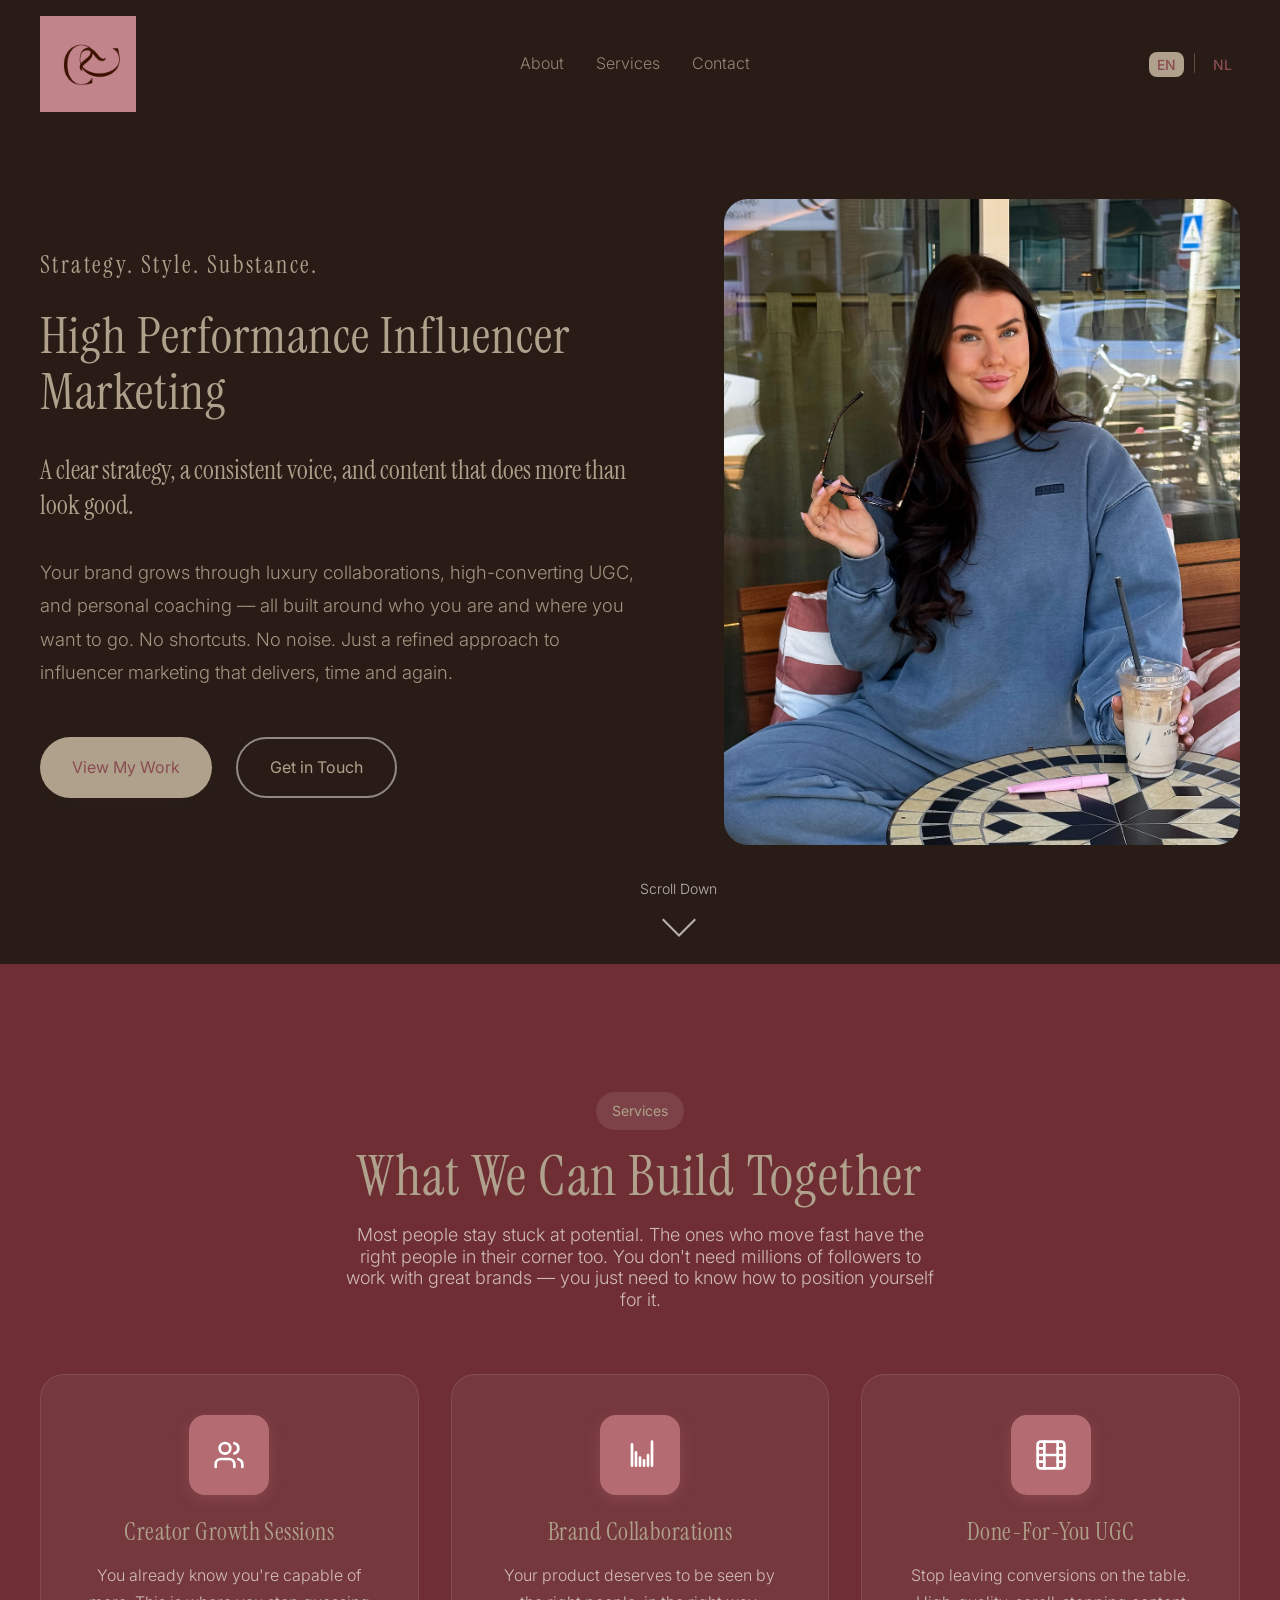
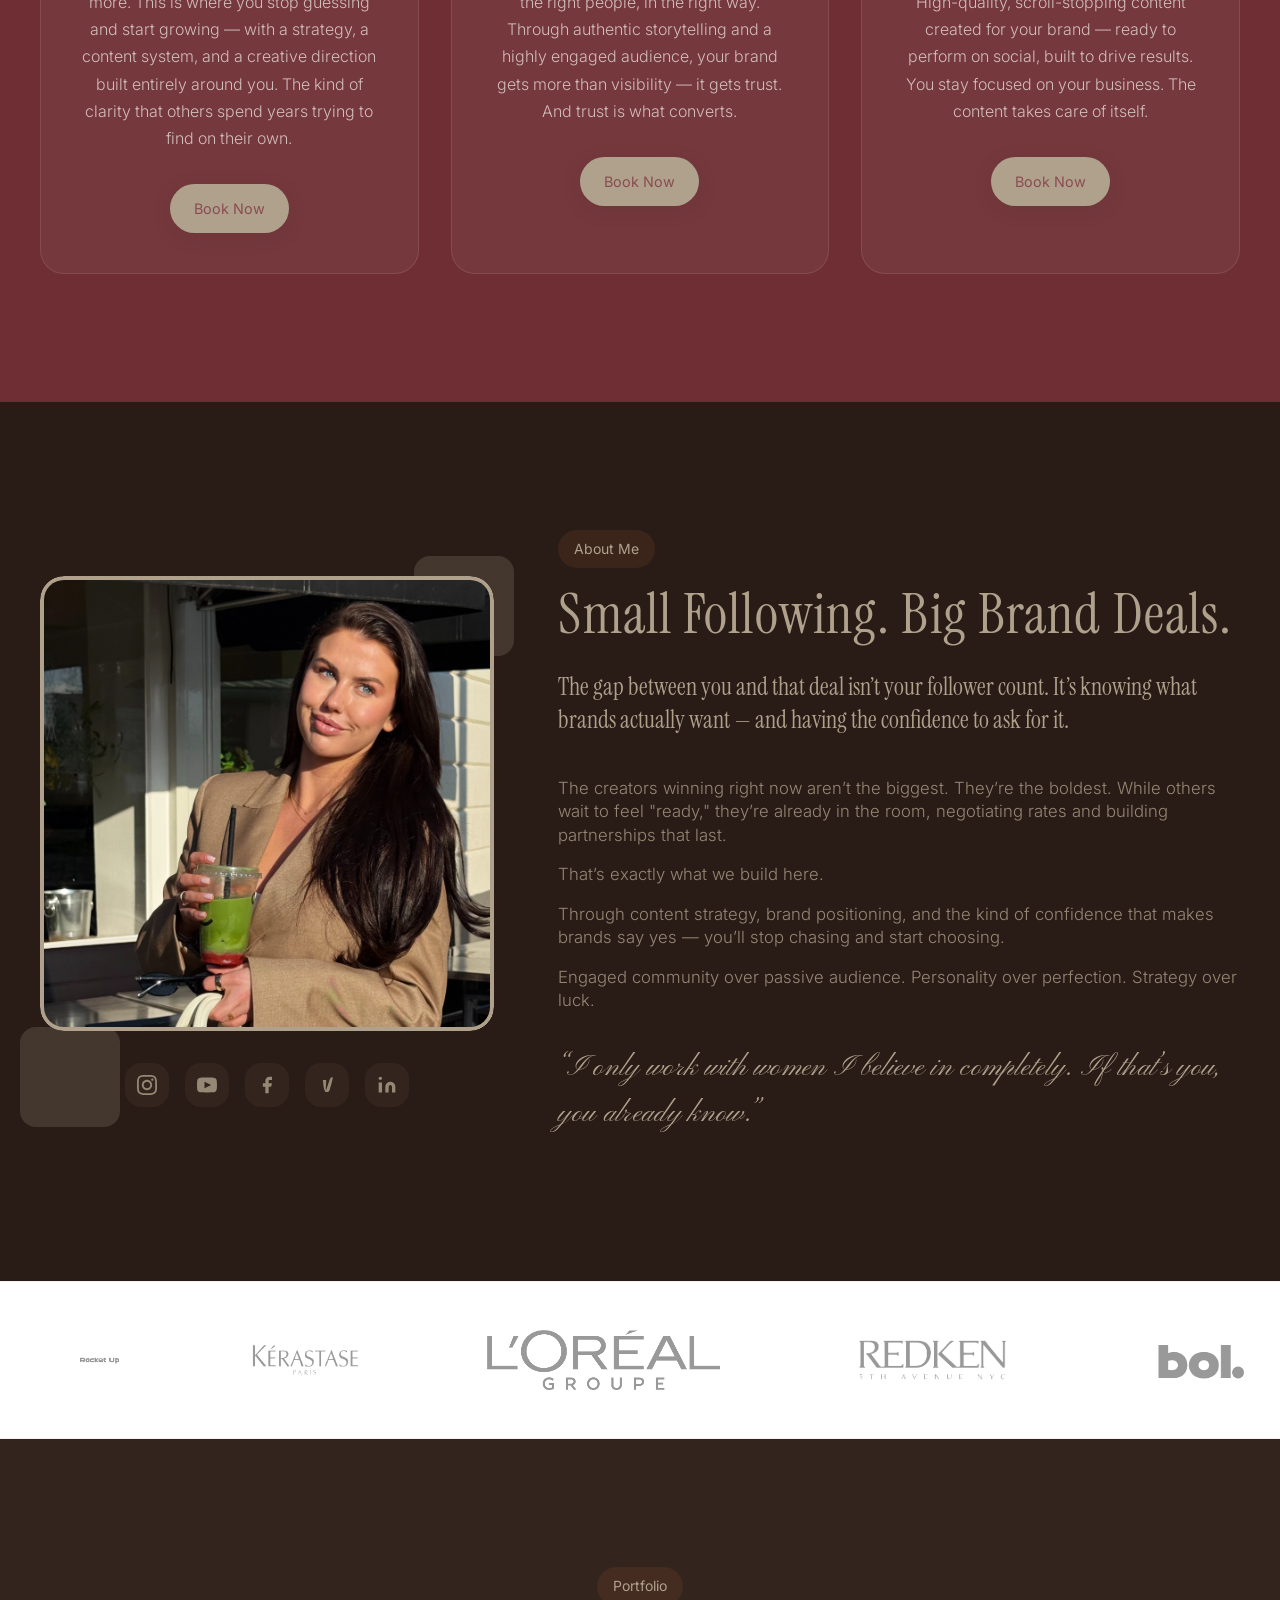
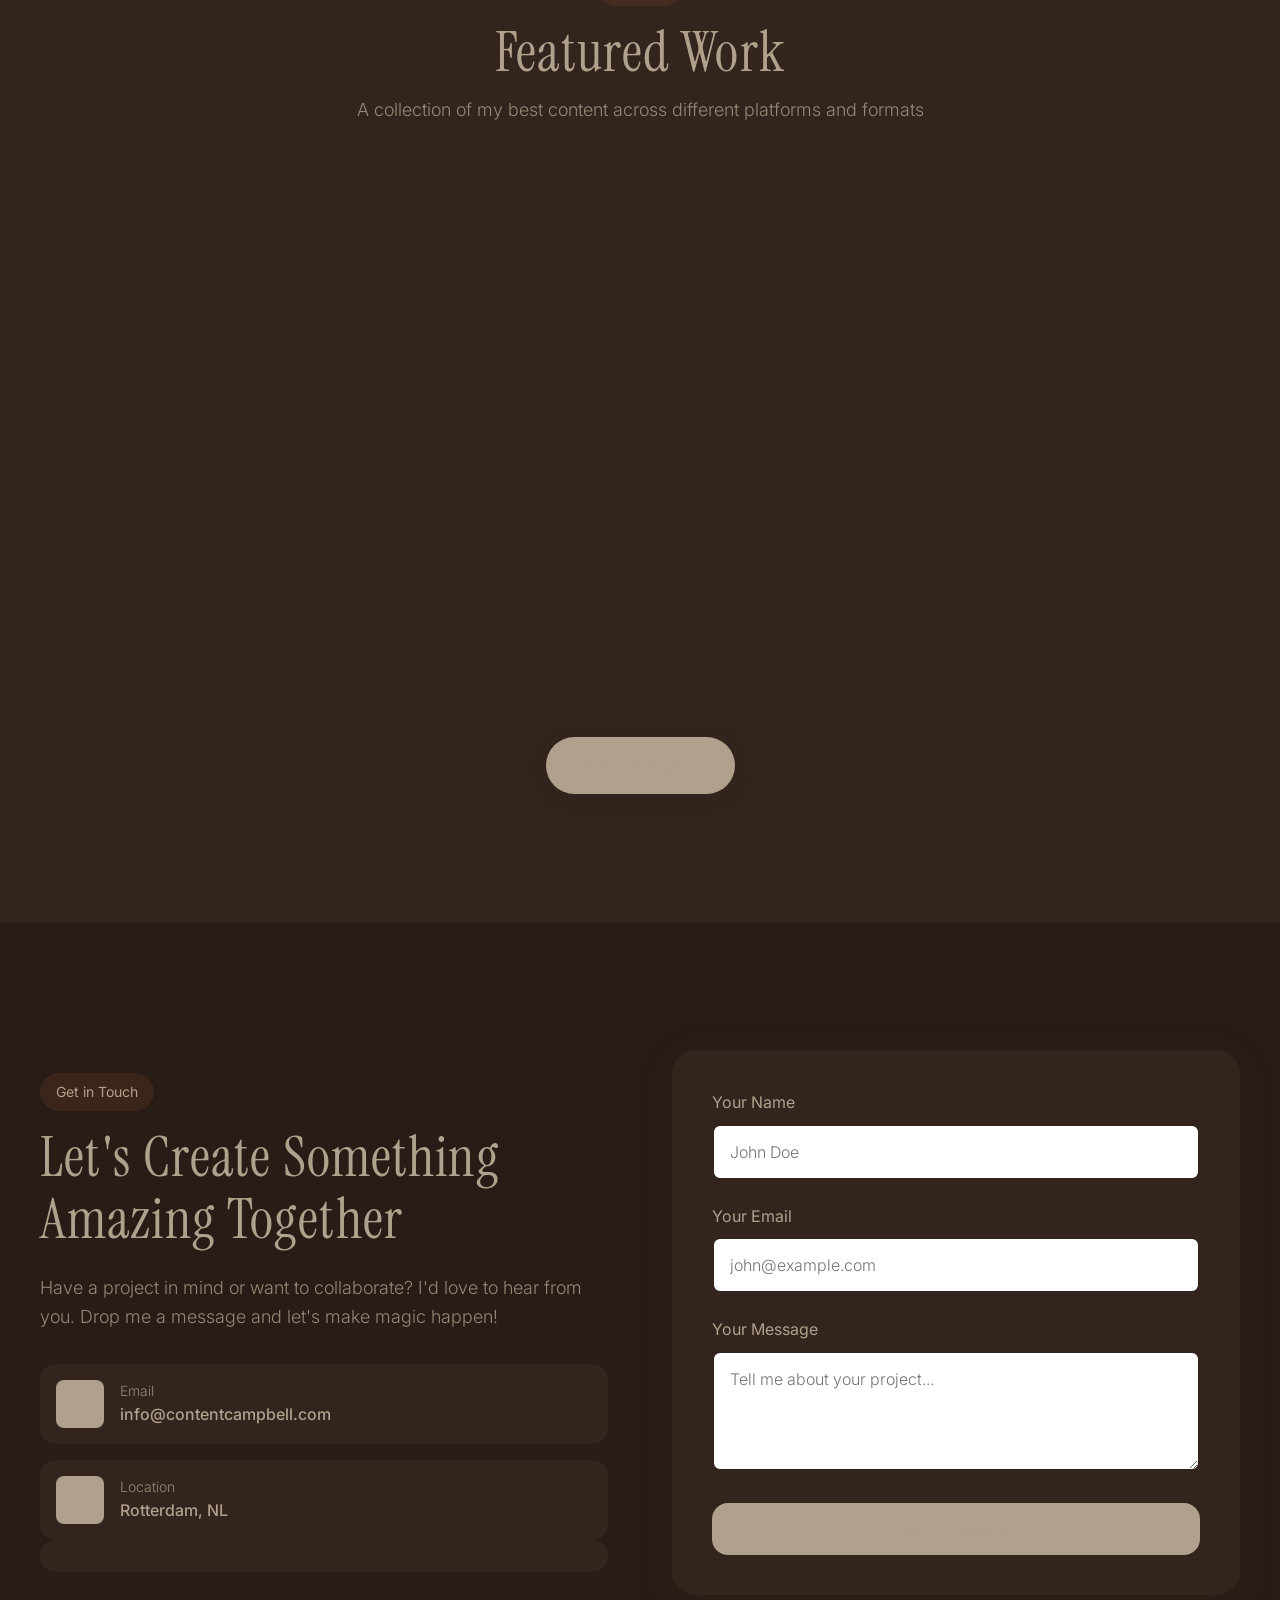
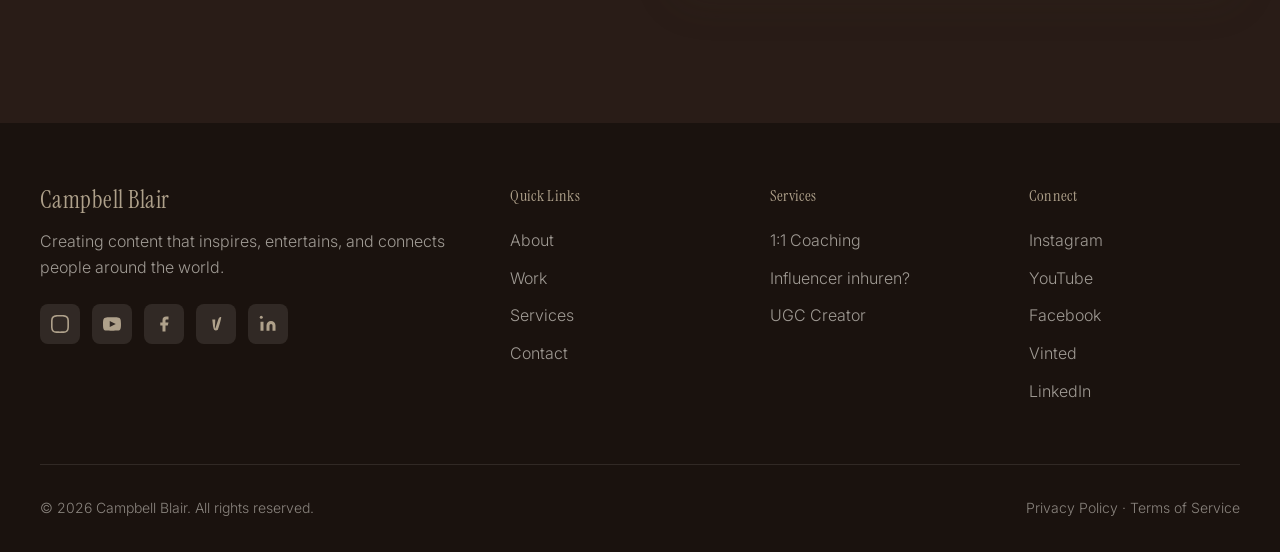
==== index.html @ 31884722 "Initial commit with premium fonts update" ====
<!DOCTYPE html>
<html lang="en">

<head>
    <meta charset="UTF-8">
    <meta name="viewport" content="width=device-width, initial-scale=1.0">
    <title>Campbell Blair | Content Creator & Digital Storyteller</title>

    <!-- 
    ============================================
    ADOBE FONTS - Reckless & Halyard Display
    ============================================
    To use these fonts, you need an Adobe Fonts subscription.
    Replace "YOUR_PROJECT_ID" with your actual Adobe Fonts project ID.
    Create a project at: https://fonts.adobe.com
    -->


    <link
        href="https://fonts.googleapis.com/css2?family=Anton&family=Noto+Serif:wdth,wght@62.5..100,100..900&family=Pinyon+Script&family=Playfair+Display:wght@400;500;600;700&family=Source+Sans+Pro:wght@300;400;600&display=swap"
        rel="stylesheet">

    <!-- External Stylesheet -->
    <link rel="stylesheet" href="styles.css">
</head>

<body>
    <div class="loader">
        <div class="loader-spinner"></div>
    </div>

    <nav class="nav">
        <div class="nav-container">
            <a href="#" class="nav-logo">
                <img src="images/logo.png" alt="Campbell Blair Logo">
            </a>
            <ul class="nav-links">
                <li><a href="#about" data-translate="nav-about">About</a></li>
                <!-- <li><a href="#showcase" data-translate="nav-work">Work</a></li> -->
                <li><a href="#services" data-translate="nav-services">Services</a></li>
                <li><a href="#contact" data-translate="nav-contact">Contact</a></li>
            </ul>
            <div class="lang-switch">
                <button class="lang-btn active" data-lang="en">EN</button>
                <span class="lang-divider">|</span>
                <button class="lang-btn" data-lang="nl">NL</button>
            </div>
            <button class="nav-toggle" aria-label="Toggle navigation">
                <span></span><span></span><span></span>
            </button>
        </div>
    </nav>

    <section class="hero">
        <div class="hero-bg"></div>

        <div class="container hero-container">
            <div class="hero-grid">
                <div class="hero-text-col">
                    <p class="hero-intro" data-translate="hero-intro">Strategy. Style. Substance.</p>
                    <h1 class="hero-title" data-translate="hero-title">High Performance Influencer Marketing</h1>
                    <p class="hero-subtitle" data-translate="hero-subtitle">A clear strategy, a consistent voice, and
                        content that does more than look good.</p>
                    <p class="hero-description" data-translate="hero-body">Your brand grows through luxury
                        collaborations, high-converting UGC, and personal coaching — all built around who you are and
                        where you want to go. No shortcuts. No noise. Just a refined approach to influencer marketing
                        that delivers, time and again.</p>
                    <div class="hero-buttons">
                        <a href="portfolio.html" class="btn btn-primary" data-translate="hero-btn-work">View My Work</a>
                        <a href="#contact" class="btn btn-secondary" data-translate="hero-btn-contact">Get in Touch</a>
                    </div>
                </div>
                <div class="hero-image-col">
                    <div class="hero-image-wrapper">
                        <img src="images/hero01.webp" alt="Campbell Blair Hero" class="hero-main-img">
                    </div>
                </div>
            </div>
        </div>
        <div class="scroll-indicator">
            <a href="#about"><span data-translate="scroll-down">Scroll Down</span>
                <div class="scroll-arrow"></div>
            </a>
        </div>
    </section>

    <!-- Services Section -->
    <section id="services" class="section section-dark">
        <div class="container">
            <div class="section-header reveal">
                <span class="section-tag" data-translate="services-tag">Services</span>
                <h2 class="section-title" data-translate="services-title">What We Can Build Together</h2>
                <p class="section-subtitle" data-translate="services-subtitle">Most people stay stuck at potential. The ones who move fast have the right people in their corner too. You don't need millions of followers to work with great brands — you just need to know how to position yourself for it.</p>
            </div>
            <div class="services-grid">
                <div class="service-card reveal" data-delay="0">
                    <div class="service-icon">
                        <svg width="32" height="32" viewBox="0 0 24 24" fill="none" stroke="white" stroke-width="2"
                            stroke-linecap="round" stroke-linejoin="round">
                            <path d="M16 21v-2a4 4 0 0 0-4-4H6a4 4 0 0 0-4 4v2" />
                            <circle cx="9" cy="7" r="4" />
                            <path d="M22 21v-2a4 4 0 0 0-3-3.87" />
                            <path d="M16 3.13a4 4 0 0 1 0 7.75" />
                        </svg>
                    </div>
                    <h3 class="service-title" data-translate="service-1-title">Creator Growth Sessions</h3>
                    <p class="service-description" data-translate="service-1-desc">You already know you're capable of more. This is where you stop guessing and start growing — with a strategy, a content system, and a creative direction built entirely around you. The kind of clarity that others spend years trying to find on their own.</p>
                    <a href="#contact" class="btn btn-primary service-btn" data-translate="service-btn">Book Now</a>
                </div>
                <div class="service-card reveal" data-delay="100">
                    <div class="service-icon">
                        <svg width="32" height="32" viewBox="0 0 24 24" fill="none" stroke="white" stroke-width="2"
                            stroke-linecap="round" stroke-linejoin="round">
                            <path d="M12 20v-6M9 20V10M6 20V4M15 20v-4M18 20v-8M21 20V2" />
                        </svg>
                    </div>
                    <h3 class="service-title" data-translate="service-2-title">Brand Collaborations</h3>
                    <p class="service-description" data-translate="service-2-desc">Your product deserves to be seen by the right people, in the right way. Through authentic storytelling and a highly engaged audience, your brand gets more than visibility — it gets trust. And trust is what converts.</p>
                    <a href="#contact" class="btn btn-primary service-btn" data-translate="service-btn">Book Now</a>
                </div>
                <div class="service-card reveal" data-delay="200">
                    <div class="service-icon">
                        <svg width="32" height="32" viewBox="0 0 24 24" fill="none" stroke="white" stroke-width="2"
                            stroke-linecap="round" stroke-linejoin="round">
                            <rect x="2" y="2" width="20" height="20" rx="2.18" ry="2.18" />
                            <line x1="7" y1="2" x2="7" y2="22" />
                            <line x1="17" y1="2" x2="17" y2="22" />
                            <line x1="2" y1="12" x2="22" y2="12" />
                            <line x1="2" y1="7" x2="7" y2="7" />
                            <line x1="2" y1="17" x2="7" y2="17" />
                            <line x1="17" y1="17" x2="22" y2="17" />
                            <line x1="17" y1="7" x2="22" y2="7" />
                        </svg>
                    </div>
                    <h3 class="service-title" data-translate="service-3-title">Done-For-You UGC</h3>
                    <p class="service-description" data-translate="service-3-desc">Stop leaving conversions on the table. High-quality, scroll-stopping content created for your brand — ready to perform on social, built to drive results. You stay focused on your business. The content takes care of itself.</p>
                    <a href="#contact" class="btn btn-primary service-btn" data-translate="service-btn">Book Now</a>
                </div>
            </div>
        </div>
    </section>

    <!-- About Section -->
    <section id="about" class="section">
        <div class="container">
            <div class="about-grid">
                <div class="about-image reveal-left">
                    <div class="about-decoration about-decoration-1"></div>
                    <div class="about-decoration about-decoration-2"></div>
                    <div class="about-image-wrapper">
                        <img src="images/services.webp" alt="Campbell Blair">
                    </div>
                    <div class="social-links-wrapper">
                        <a href="https://www.instagram.com/campbellblairr/?hl=en" class="social-link"
                            aria-label="Instagram" target="_blank">
                            <svg width="20" height="20" viewBox="0 0 24 24" fill="currentColor">
                                <path
                                    d="M12 2.163c3.204 0 3.584.012 4.85.07 3.252.148 4.771 1.691 4.919 4.919.058 1.265.069 1.645.069 4.849 0 3.205-.012 3.584-.069 4.849-.149 3.225-1.664 4.771-4.919 4.919-1.266.058-1.644.07-4.85.07-3.204 0-3.584-.012-4.849-.07-3.26-.149-4.771-1.699-4.919-4.92-.058-1.265-.07-1.644-.07-4.849 0-3.204.013-3.583.07-4.849.149-3.227 1.664-4.771 4.919-4.919 1.266-.057 1.645-.069 4.849-.069zm0-2.163c-3.259 0-3.667.014-4.947.072-4.358.2-6.78 2.618-6.98 6.98-.059 1.281-.073 1.689-.073 4.948 0 3.259.014 3.668.072 4.948.2 4.358 2.618 6.78 6.98 6.98 1.281.058 1.689.072 4.948.072 3.259 0 3.668-.014 4.948-.072 4.354-.2 6.782-2.618 6.979-6.98.059-1.28.073-1.689.073-4.948 0-3.259-.014-3.667-.072-4.947-.196-4.354-2.617-6.78-6.979-6.98-1.281-.059-1.69-.073-4.949-.073zm0 5.838c-3.403 0-6.162 2.759-6.162 6.162s2.759 6.163 6.162 6.163 6.162-2.759 6.162-6.163c0-3.403-2.759-6.162-6.162-6.162zm0 10.162c-2.209 0-4-1.79-4-4 0-2.209 1.791-4 4-4s4 1.791 4 4c0 2.21-1.791 4-4 4zm6.406-11.845c-.796 0-1.441.645-1.441 1.44s.645 1.44 1.441 1.44c.795 0 1.439-.645 1.439-1.44s-.644-1.44-1.439-1.44z" />
                            </svg>
                        </a>
                        <a href="https://www.youtube.com/campbellblair" class="social-link" aria-label="YouTube"
                            target="_blank">
                            <svg width="20" height="20" viewBox="0 0 24 24" fill="currentColor">
                                <path
                                    d="M19.615 3.184c-3.604-.246-11.631-.245-15.23 0-3.897.266-4.356 2.62-4.385 8.816.029 6.185.484 8.549 4.385 8.816 3.6.245 11.626.246 15.23 0 3.897-.266 4.356-2.62 4.385-8.816-.029-6.185-.484-8.549-4.385-8.816zm-10.615 12.816v-8l8 3.993-8 4.007z" />
                            </svg>
                        </a>
                        <a href="https://www.facebook.com/CampbellBlairr/" class="social-link" aria-label="Facebook"
                            target="_blank">
                            <svg width="20" height="20" viewBox="0 0 24 24" fill="currentColor">
                                <path d="M18 2h-3a5 5 0 0 0-5 5v3H7v4h3v8h4v-8h3l1-4h-4V7a1 1 0 0 1 1-1h3z" />
                            </svg>
                        </a>
                        <a href="https://www.vinted.nl/member/39168919-campbellblair" class="social-link"
                            aria-label="Vinted" target="_blank">
                            <svg width="20" height="20" viewBox="0 0 24 24" fill="currentColor">
                                <path
                                    d="M11 6c0 7.5-1 12 0 12 2-5 4-12.5 5-14 1-1.5 2.5-1.5 3-1-0.5 4-4 16-4.5 16.5-1 1-3.5 1.5-4.5 0.5-1-1-1.5-3-2-5.5L7 6" />
                            </svg>
                        </a>
                        <a href="https://www.linkedin.com/in/campbell-blair-769430388/" class="social-link"
                            aria-label="LinkedIn" target="_blank">
                            <svg width="20" height="20" viewBox="0 0 24 24" fill="currentColor">
                                <path
                                    d="M16 8a6 6 0 0 1 6 6v7h-4v-7a2 2 0 0 0-2-2 2 2 0 0 0-2 2v7h-4v-7a6 6 0 0 1 6-6zM2 9h4v12H2z" />
                                <circle cx="4" cy="4" r="2" />
                            </svg>
                        </a>
                    </div>
                </div>
                <div class="about-content reveal-right">
                    <span class="section-tag" data-translate="about-tag">About Me</span>
                    <h2 class="about-title" data-translate="about-title">Small Following. Big Brand Deals.</h2>
                    <p class="about-subtitle" data-translate="about-subtitle">The gap between you and that deal isn’t your follower count. It’s knowing what brands actually want — and having the confidence to ask for it.</p>
                    <div class="about-text-content">
                        <p data-translate="about-p1">The creators winning right now aren’t the biggest. They’re the boldest. While others wait to feel "ready," they’re already in the room, negotiating rates and building partnerships that last.</p>
                        <p data-translate="about-p2">That’s exactly what we build here.</p>
                        <p data-translate="about-p3">Through content strategy, brand positioning, and the kind of confidence that makes brands say yes — you’ll stop chasing and start choosing.</p>
                        <p data-translate="about-p4">Engaged community over passive audience. Personality over perfection. Strategy over luck.</p>
                        <div class="about-quote-simple">
                            <span class="script-font" data-translate="about-closing">“I only work with women I believe in completely. If that’s you, you already know.”</span>
                        </div>
                    </div>
                </div>
            </div>
        </div>
    </section>

    <!-- Logo Marquee -->
    <section class="marquee">
        <div class="marquee-content">
            <img src="clients/download-1.png" alt="Client Logo" class="marquee-logo">
            <img src="clients/download-10.png" alt="Client Logo" class="marquee-logo">
            <img src="clients/download-11.png" alt="Client Logo" class="marquee-logo">
            <img src="clients/download-12.png" alt="Client Logo" class="marquee-logo">
            <img src="clients/download-13.png" alt="Client Logo" class="marquee-logo">
            <img src="clients/download-14.png" alt="Client Logo" class="marquee-logo">
            <img src="clients/download-15.png" alt="Client Logo" class="marquee-logo">
            <img src="clients/download-16.png" alt="Client Logo" class="marquee-logo">
            <img src="clients/download-17.png" alt="Client Logo" class="marquee-logo">
            <img src="clients/download-18.png" alt="Client Logo" class="marquee-logo">
            <img src="clients/download-19.png" alt="Client Logo" class="marquee-logo">
            <img src="clients/download-2.png" alt="Client Logo" class="marquee-logo">
            <img src="clients/download-20.png" alt="Client Logo" class="marquee-logo">
            <img src="clients/download-3.png" alt="Client Logo" class="marquee-logo">
            <img src="clients/download-4.png" alt="Client Logo" class="marquee-logo">
            <img src="clients/download-5.png" alt="Client Logo" class="marquee-logo">
            <img src="clients/download-6.png" alt="Client Logo" class="marquee-logo">
            <img src="clients/download-7.png" alt="Client Logo" class="marquee-logo">
            <img src="clients/download-8.png" alt="Client Logo" class="marquee-logo">
            <img src="clients/download-9.png" alt="Client Logo" class="marquee-logo">
            <img src="clients/download.png" alt="Client Logo" class="marquee-logo">
            <!-- Duplicate for infinite effect -->
            <img src="clients/download-1.png" alt="Client Logo" class="marquee-logo">
            <img src="clients/download-10.png" alt="Client Logo" class="marquee-logo">
            <img src="clients/download-11.png" alt="Client Logo" class="marquee-logo">
            <img src="clients/download-12.png" alt="Client Logo" class="marquee-logo">
            <img src="clients/download-13.png" alt="Client Logo" class="marquee-logo">
            <img src="clients/download-14.png" alt="Client Logo" class="marquee-logo">
            <img src="clients/download-15.png" alt="Client Logo" class="marquee-logo">
            <img src="clients/download-16.png" alt="Client Logo" class="marquee-logo">
            <img src="clients/download-17.png" alt="Client Logo" class="marquee-logo">
            <img src="clients/download-18.png" alt="Client Logo" class="marquee-logo">
            <img src="clients/download-19.png" alt="Client Logo" class="marquee-logo">
            <img src="clients/download-2.png" alt="Client Logo" class="marquee-logo">
            <img src="clients/download-20.png" alt="Client Logo" class="marquee-logo">
            <img src="clients/download-3.png" alt="Client Logo" class="marquee-logo">
            <img src="clients/download-4.png" alt="Client Logo" class="marquee-logo">
            <img src="clients/download-5.png" alt="Client Logo" class="marquee-logo">
            <img src="clients/download-6.png" alt="Client Logo" class="marquee-logo">
            <img src="clients/download-7.png" alt="Client Logo" class="marquee-logo">
            <img src="clients/download-8.png" alt="Client Logo" class="marquee-logo">
            <img src="clients/download-9.png" alt="Client Logo" class="marquee-logo">
            <img src="clients/download.png" alt="Client Logo" class="marquee-logo">
        </div>
    </section>

    <!-- Showcase Section -->
    <section id="showcase" class="section section-alt">
        <div class="container">
            <div class="section-header reveal">
                <span class="section-tag" data-translate="showcase-tag">Portfolio</span>
                <h2 class="section-title" data-translate="showcase-title">Featured Work</h2>
                <p class="section-subtitle" data-translate="showcase-subtitle">A collection of my best content across
                    different platforms and formats</p>
            </div>
            <div class="showcase-grid">
                <div class="showcase-item reveal" data-delay="0">
                    <video autoplay muted loop playsinline src="video/Cabau.mp4"></video>
                    <div class="showcase-play"></div>
                    <div class="showcase-overlay"><span class="showcase-category">Wellness</span>
                        <h3 class="showcase-title">Cabau Lifestyle</h3>
                    </div>
                </div>
                <div class="showcase-item reveal" data-delay="100">
                    <video autoplay muted loop playsinline src="video/Hinge.mp4"></video>
                    <div class="showcase-play"></div>
                    <div class="showcase-overlay"><span class="showcase-category">Social</span>
                        <h3 class="showcase-title">Hinge Campaign</h3>
                    </div>
                </div>
                <div class="showcase-item reveal" data-delay="200">
                    <video autoplay muted loop playsinline src="video/Flowers.mp4"></video>
                    <div class="showcase-play"></div>
                    <div class="showcase-overlay"><span class="showcase-category">Lifestyle</span>
                        <h3 class="showcase-title">Flora Series</h3>
                    </div>
                </div>
                <div class="showcase-item reveal" data-delay="300">
                    <video autoplay muted loop playsinline src="video/Jewelry.mp4"></video>
                    <div class="showcase-play"></div>
                    <div class="showcase-overlay"><span class="showcase-category">Luxury</span>
                        <h3 class="showcase-title">Radiant Luxury</h3>
                    </div>
                </div>
                <div class="showcase-item reveal" data-delay="400">
                    <video autoplay muted loop playsinline src="video/MatchaPopup.mp4"></video>
                    <div class="showcase-play"></div>
                    <div class="showcase-overlay"><span class="showcase-category">Event</span>
                        <h3 class="showcase-title">Matcha Popup</h3>
                    </div>
                </div>
                <div class="showcase-item reveal" data-delay="500">
                    <video autoplay muted loop playsinline src="video/Sanex.mp4"></video>
                    <div class="showcase-play"></div>
                    <div class="showcase-overlay"><span class="showcase-category">Care</span>
                        <h3 class="showcase-title">Pure Skin Series</h3>
                    </div>
                </div>
            </div>
            <div class="showcase-more reveal"><a href="portfolio.html" class="btn btn-accent" data-translate="showcase-btn">View All
                    Projects</a></div>
        </div>
    </section>



    <!-- Contact Section -->
    <section id="contact" class="section">
        <div class="container">
            <div class="contact-wrapper">
                <div class="contact-info reveal-left">
                    <span class="section-tag" data-translate="contact-tag">Get in Touch</span>
                    <h2 data-translate="contact-title">Let's Create Something Amazing Together</h2>
                    <p data-translate="contact-text">Have a project in mind or want to collaborate? I'd love to hear
                        from you. Drop me a message and let's make magic happen!</p>
                    <div class="contact-links">
                        <a href="mailto:info@contentcampbell.com" class="contact-link">
                            <div class="contact-link-icon"><svg width="20" height="20" viewBox="0 0 24 24"
                                    fill="currentColor">
                                    <path
                                        d="M20 4H4c-1.1 0-1.99.9-1.99 2L2 18c0 1.1.9 2 2 2h16c1.1 0 2-.9 2-2V6c0-1.1-.9-2-2-2zm0 4l-8 5-8-5V6l8 5 8-5v2z" />
                                </svg></div>
                            <div class="contact-link-text">
                                <div class="contact-link-label" data-translate="contact-email-label">Email</div>
                                <div class="contact-link-value">info@contentcampbell.com</div>
                            </div>
                        </a>
                        <a href="#" class="contact-link">
                            <div class="contact-link-icon"><svg width="20" height="20" viewBox="0 0 24 24"
                                    fill="currentColor">
                                    <path
                                        d="M12 2C8.13 2 5 5.13 5 9c0 5.25 7 13 7 13s7-7.75 7-13c0-3.87-3.13-7-7-7zm0 9.5c-1.38 0-2.5-1.12-2.5-2.5s1.12-2.5 2.5-2.5 2.5 1.12 2.5 2.5-1.12 2.5-2.5 2.5z" />
                                </svg></div>
                            <div class="contact-link-text">
                                <div class="contact-link-label" data-translate="contact-location-label">Location</div>
                                <div class="contact-link-value" data-translate="contact-location-value">Rotterdam, NL
                                </div>
                            </div>
                    </div>
                    </a>
                </div>
                <form class="contact-form reveal-right">
                    <div class="form-group"><label for="name" data-translate="form-name">Your Name</label><input
                            type="text" id="name" name="name" placeholder="John Doe" required></div>
                    <div class="form-group"><label for="email" data-translate="form-email">Your Email</label><input
                            type="email" id="email" name="email" placeholder="john@example.com" required></div>
                    <div class="form-group"><label for="message" data-translate="form-message">Your
                            Message</label><textarea id="message" name="message"
                            placeholder="Tell me about your project..." required></textarea></div>
                    <button type="submit" class="btn-submit"><span data-translate="form-submit">Send
                            Message</span></button>
                </form>
            </div>
        </div>
    </section>

    <!-- Footer -->
    <footer class="footer">
        <div class="footer-content">
            <div class="footer-brand">
                <h3>Campbell Blair</h3>
                <p data-translate="footer-tagline">Creating content that inspires, entertains, and connects people
                    around the world.</p>
                <div class="footer-social">
                    <a href="https://www.instagram.com/campbellblairr/?hl=en" aria-label="Instagram"
                        target="_blank"><svg width="18" height="18" viewBox="0 0 24 24" fill="currentColor">
                            <path
                                d="M12 2.163c3.204 0 3.584.012 4.85.07 3.252.148 4.771 1.691 4.919 4.919.058 1.265.069 1.645.069 4.849 0 3.205-.012 3.584-.069 4.849-.149 3.225-1.664 4.771-4.919 4.919-1.266.058-1.644.07-4.85.07-3.204 0-3.584-.012-4.849-.07-3.26-.149-4.771-1.699-4.919-4.92-.058-1.265-.07-1.644-.07-4.849 0-3.204.013-3.583.07-4.849.149-3.227 1.664-4.771 4.919-4.919 1.266-.057 1.645-.069 4.849-.069zm0-2.163c-3.259 0-3.667.014-4.947.072-4.358.2-6.78 2.618-6.98 6.98-.059 1.281-.073 1.689-.073 4.948 0 3.259.014 3.668.072 4.948.2 4.358 2.618 6.78 6.98 6.98 1.281.058 1.689.072 4.948.072 3.259 0 3.668-.014 4.948-.072 4.354-.2 6.782-2.618 6.979-6.98.059-1.28.073-1.689.073-4.948 0-3.259-.014-3.667-.072-4.947-.196-4.354-2.617-6.78-6.979-6.98-1.281-.059-1.69-.073-4.949-.073z" />
                        </svg></a>
                    <a href="https://www.youtube.com/campbellblair" aria-label="YouTube" target="_blank"><svg width="18"
                            height="18" viewBox="0 0 24 24" fill="currentColor">
                            <path
                                d="M19.615 3.184c-3.604-.246-11.631-.245-15.23 0-3.897.266-4.356 2.62-4.385 8.816.029 6.185.484 8.549 4.385 8.816 3.6.245 11.626.246 15.23 0 3.897-.266 4.356-2.62 4.385-8.816-.029-6.185-.484-8.549-4.385-8.816zm-10.615 12.816v-8l8 3.993-8 4.007z" />
                        </svg></a>
                    <a href="https://www.facebook.com/CampbellBlairr/" aria-label="Facebook" target="_blank"><svg
                            width="18" height="18" viewBox="0 0 24 24" fill="currentColor">
                            <path d="M18 2h-3a5 5 0 0 0-5 5v3H7v4h3v8h4v-8h3l1-4h-4V7a1 1 0 0 1 1-1h3z" />
                        </svg></a>
                    <a href="https://www.vinted.nl/member/39168919-campbellblair" aria-label="Vinted"
                        target="_blank"><svg width="18" height="18" viewBox="0 0 24 24" fill="currentColor">
                            <path
                                d="M11 6c0 7.5-1 12 0 12 2-5 4-12.5 5-14 1-1.5 2.5-1.5 3-1-0.5 4-4 16-4.5 16.5-1 1-3.5 1.5-4.5 0.5-1-1-1.5-3-2-5.5L7 6" />
                        </svg></a>
                    <a href="https://www.linkedin.com/in/campbell-blair-769430388/" aria-label="LinkedIn"
                        target="_blank"><svg width="18" height="18" viewBox="0 0 24 24" fill="currentColor">
                            <path
                                d="M16 8a6 6 0 0 1 6 6v7h-4v-7a2 2 0 0 0-2-2 2 2 0 0 0-2 2v7h-4v-7a6 6 0 0 1 6-6zM2 9h4v12H2z" />
                            <circle cx="3" cy="3" r="2" />
                        </svg></a>
                </div>
            </div>
            <div class="footer-column">
                <h4 data-translate="footer-links">Quick Links</h4>
                <ul>
                    <li><a href="#about">About</a></li>
                    <li><a href="portfolio.html">Work</a></li>
                    <li><a href="#services">Services</a></li>
                    <li><a href="#contact">Contact</a></li>
                </ul>
            </div>
            <div class="footer-column">
                <h4 data-translate="footer-services">Services</h4>
                <ul>
                    <li><a href="#services">1:1 Coaching</a></li>
                    <li><a href="#services">Influencer inhuren?</a></li>
                    <li><a href="#services">UGC Creator</a></li>
                </ul>
            </div>
            <div class="footer-column">
                <h4 data-translate="footer-connect">Connect</h4>
                <ul>
                    <li><a href="https://www.instagram.com/campbellblairr/?hl=en" target="_blank">Instagram</a></li>
                    <li><a href="https://www.youtube.com/campbellblair" target="_blank">YouTube</a></li>
                    <li><a href="https://www.facebook.com/CampbellBlairr/" target="_blank">Facebook</a></li>
                    <li><a href="https://www.vinted.nl/member/39168919-campbellblair" target="_blank">Vinted</a></li>
                    <li><a href="https://www.linkedin.com/in/campbell-blair-769430388/" target="_blank">LinkedIn</a>
                    </li>
                </ul>
            </div>
        </div>
        <div class="footer-bottom">
            <p data-translate="footer-copyright">&copy; 2026 Campbell Blair. All rights reserved.</p>
            <p><a href="#" data-translate="footer-privacy">Privacy Policy</a> · <a href="#"
                    data-translate="footer-terms">Terms of Service</a></p>
        </div>
    </footer>

    <!-- External JavaScript -->
    <script src="script.js"></script>
</body>

</html>
---- styles.css ----
@import url('./src/styles/fonts.css');

/* 
============================================
CAMPBELL BLAIR - CONTENT CREATOR
============================================
CSS Variables for easy customization
Fonts: Instrument Serif (headings), Inter (body)
*/

:root {
    /* Primary Colors */
    --color-primary: #291C17;
    /* Base Color */
    --color-secondary: #AFA18B;
    /* Detail Color */
    --color-accent: #AFA18B;
    /* Detail Color */

    /* Gradient Colors */
    --gradient-start: #3B2F1E;
    --gradient-mid: #C39467;
    --gradient-end: #D4763C;

    /* Background Colors */
    --bg-main: #291C17;
    /* Base Color */
    --bg-secondary: #33241d;
    /* Slightly lighter variation */
    --bg-dark: #1a120e;
    /* Deeper variation */
    --bg-card: #33241d;

    /* Text Colors */
    --text-primary: #AFA18B;
    /* Detail Color */
    --text-secondary: rgba(175, 161, 139, 0.8);
    /* Muted detail color */
    --text-light: #AFA18B;
    /* Detail Color */

    /* Fonts - Instrument Serif for headlines, Inter for body */
    --font-heading: 'Instrument Serif', serif;
    --font-body: 'Inter', sans-serif;
    --font-script: 'Pinyon Script', cursive;

    /* Font Sizes */
    --fs-hero: clamp(2.5rem, 8vw, 5rem);
    --fs-h1: clamp(2rem, 5vw, 3.5rem);
    --fs-h2: clamp(1.5rem, 3vw, 2rem);
    --fs-h3: clamp(1.125rem, 2vw, 1.5rem);
    --fs-body: 1rem;
    --fs-small: 0.875rem;

    /* Spacing */
    --spacing-section: clamp(4rem, 10vw, 8rem);

    /* Border Radius */
    --radius-small: 8px;
    --radius-medium: 16px;
    --radius-large: 24px;
    --radius-full: 9999px;

    /* Shadows */
    --shadow-sm: 0 2px 8px rgba(59, 47, 30, 0.08);
    --shadow-md: 0 4px 20px rgba(59, 47, 30, 0.12);
    --shadow-lg: 0 8px 40px rgba(59, 47, 30, 0.16);
    --shadow-glow: 0 0 40px rgba(212, 118, 60, 0.3);

    /* Transitions */
    --transition-fast: 0.2s;
    --transition-normal: 0.3s;
    --transition-slow: 0.5s;
    --animation-duration: 0.6s;
}

/* ============================================
   BASE STYLES & RESET
   ============================================ */
*,
*::before,
*::after {
    margin: 0;
    padding: 0;
    box-sizing: border-box;
}

html {
    scroll-behavior: smooth;
}

body {
    font-family: var(--font-body);
    font-weight: 300;
    font-size: var(--fs-body);
    color: var(--text-primary);
    background: var(--bg-main);
    line-height: 1.6;
    overflow-x: hidden;
}

img {
    max-width: 100%;
    height: auto;
    display: block;
}

a {
    text-decoration: none;
    color: inherit;
    transition: color var(--transition-fast);
}

button {
    font-family: inherit;
    cursor: pointer;
    border: none;
    outline: none;
}

/* ============================================
   LOADER
   ============================================ */
.loader {
    position: fixed;
    inset: 0;
    background: var(--bg-main);
    display: flex;
    justify-content: center;
    align-items: center;
    z-index: 9999;
    transition: opacity 0.5s, visibility 0.5s;
}

.loader.hidden {
    opacity: 0;
    visibility: hidden;
}

.loader-spinner {
    width: 50px;
    height: 50px;
    border: 3px solid var(--bg-secondary);
    border-top-color: var(--color-accent);
    border-radius: 50%;
    animation: spin 1s linear infinite;
}

@keyframes spin {
    to {
        transform: rotate(360deg);
    }
}

/* ============================================
   NAVIGATION
   ============================================ */
.nav {
    position: fixed;
    top: 0;
    left: 0;
    right: 0;
    z-index: 1000;
    padding: 1rem 2rem;
    transition: background var(--transition-normal), box-shadow var(--transition-normal);
}

.nav.scrolled {
    background: rgba(249, 245, 237, 0.85);
    backdrop-filter: blur(15px) saturate(180%);
    -webkit-backdrop-filter: blur(15px) saturate(180%);
    box-shadow: 0 4px 30px rgba(0, 0, 0, 0.05);
    border-bottom: 1px solid rgba(59, 47, 30, 0.05);
}

.nav-container {
    max-width: 1200px;
    margin: 0 auto;
    display: flex;
    justify-content: space-between;
    align-items: center;
}

.nav-logo {
    display: flex;
    align-items: center;
}

.nav-logo img {
    height: 96px;
    width: auto;
    object-fit: contain;
}

.nav-links {
    display: flex;
    gap: 2rem;
    list-style: none;
}

.nav-links a {
    font-weight: 300;
    color: var(--text-secondary);
    position: relative;
    padding: 0.5rem 0;
}

.nav-links a::after {
    content: '';
    position: absolute;
    bottom: 0;
    left: 0;
    width: 0;
    height: 2px;
    background: var(--color-accent);
    transition: width var(--transition-normal);
}

.nav-links a:hover {
    color: var(--text-primary);
}

.nav-links a:hover::after {
    width: 100%;
}

.nav-toggle {
    display: none;
    flex-direction: column;
    gap: 5px;
    background: none;
    padding: 0.5rem;
}

.nav-toggle span {
    width: 25px;
    height: 2px;
    background: var(--text-primary);
    transition: var(--transition-normal);
}

/* Language Switcher */
.lang-switch {
    display: flex;
    align-items: center;
    gap: 0.5rem;
    margin-left: 1rem;
}

.lang-btn {
    background: none;
    color: #8A4C52;
    font-size: 0.875rem;
    font-weight: 500;
    padding: 0.25rem 0.5rem;
    border-radius: var(--radius-small);
    transition: all var(--transition-fast);
}

.lang-btn:hover {
    color: var(--text-primary);
}

.lang-btn.active {
    color: #8A4C52;
    background: var(--color-accent);
}

.lang-divider {
    color: var(--text-secondary);
    opacity: 0.5;
}

/* ============================================
   HERO SECTION
   ============================================ */
.hero {
    min-height: 100vh;
    display: flex;
    align-items: center;
    justify-content: center;
    position: relative;
    overflow: hidden;
    padding: 2rem;
}

.hero-bg {
    position: absolute;
    inset: 0;
    background: var(--bg-main);
}

@keyframes gradientShift {

    0%,
    100% {
        background-position: 0% 50%;
    }

    50% {
        background-position: 100% 50%;
    }
}



.hero-container {
    position: relative;
    z-index: 2;
    width: 100%;
    padding-top: 80px;
}

.hero-grid {
    display: grid;
    grid-template-columns: 1.2fr 1fr;
    gap: 4rem;
    align-items: center;
    min-height: calc(100vh - 80px);
}

.hero-text-col {
    text-align: left;
}

.hero-title {
    font-family: var(--font-heading);
    font-size: clamp(2rem, 4vw, 3.2rem);
    font-weight: 400;
    color: var(--text-light);
    margin-bottom: 2rem;
    opacity: 0;
    animation: fadeInUp 1s ease forwards;
    text-transform: none;
    letter-spacing: 0.02em;
    line-height: 1.1;
    /* font-variation-settings removed */
}

.hero-intro {
    font-family: var(--font-heading);
    font-size: 1.5rem;
    color: var(--color-accent);
    margin-bottom: 1.5rem;
    letter-spacing: 0.1em;
    opacity: 0;
    animation: fadeInUp 1s ease forwards;
    /* font-variation-settings removed */
}

.hero-description {
    max-width: 600px;
    margin: 0 0 3rem 0;
    font-size: 1.15rem;
    color: rgba(175, 161, 139, 0.9);
    line-height: 1.8;
    opacity: 0;
    animation: fadeInUp 1s ease 0.4s forwards;
}

.hero-subtitle {
    font-family: var(--font-heading);
    font-weight: 300;
    font-size: clamp(1.2rem, 2.5vw, 1.6rem);
    color: var(--text-light);
    margin-bottom: 2rem;
    opacity: 0;
    animation: fadeInUp 1s ease 0.2s forwards;
    line-height: 1.4;
    /* font-variation-settings removed */
}

.hero-buttons {
    display: flex;
    gap: 1.5rem;
    justify-content: flex-start;
    flex-wrap: wrap;
    opacity: 0;
    animation: fadeInUp 1s ease 0.6s forwards;
}

.hero-image-col {
    opacity: 0;
    animation: fadeIn 1.5s ease 0.3s forwards;
}

.hero-image-wrapper {
    position: relative;
    border-radius: var(--radius-large);
    overflow: hidden;
    aspect-ratio: 4/5;
    box-shadow: var(--shadow-2xl);
}

.hero-main-img {
    width: 100%;
    height: 100%;
    object-fit: cover;
    transition: transform 1s ease;
}

.hero-image-wrapper:hover .hero-main-img {
    transform: scale(1.05);
}

@keyframes fadeIn {
    from { opacity: 0; }
    to { opacity: 1; }
}

@media (max-width: 1024px) {
    .hero-grid {
        grid-template-columns: 1fr;
        gap: 3rem;
        text-align: center;
        padding-bottom: 4rem;
    }

    .hero-text-col {
        text-align: center;
    }

    .hero-buttons {
        justify-content: center;
    }

    .hero-description {
        margin: 0 auto 3rem auto;
    }

    .hero-title {
        white-space: normal;
    }
}

@keyframes fadeInUp {
    from {
        opacity: 0;
        transform: translateY(30px);
    }

    to {
        opacity: 1;
        transform: translateY(0);
    }
}

/* ============================================
   BUTTONS
   ============================================ */
.btn {
    display: inline-flex;
    align-items: center;
    gap: 0.5rem;
    padding: 1rem 2rem;
    font-size: 1rem;
    font-weight: 400;
    border-radius: var(--radius-full);
    transition: all var(--transition-normal);
}

.btn-primary {
    background: var(--color-accent);
    color: #8A4C52;
    box-shadow: var(--shadow-md);
}

.btn-primary:hover {
    transform: translateY(-3px);
    box-shadow: var(--shadow-lg);
    background: #c86830;
}

.btn-secondary {
    background: transparent;
    color: var(--text-light);
    border: 2px solid rgba(249, 245, 237, 0.5);
}

.btn-secondary:hover {
    background: rgba(249, 245, 237, 0.1);
    border-color: var(--text-light);
    transform: translateY(-3px);
}

.btn-accent {
    background: var(--color-accent);
    color: var(--text-light);
    box-shadow: var(--shadow-md);
}

.btn-accent:hover {
    transform: translateY(-3px);
    box-shadow: var(--shadow-glow);
}

/* Scroll Indicator */
.scroll-indicator {
    position: absolute;
    bottom: 2rem;
    left: 50%;
    transform: translateX(-50%);
    opacity: 0;
    animation: fadeInUp 1s ease 0.8s forwards;
}

.scroll-indicator a {
    display: flex;
    flex-direction: column;
    align-items: center;
    gap: 0.5rem;
    color: rgba(249, 245, 237, 0.7);
    font-size: 0.875rem;
}

.scroll-arrow {
    width: 24px;
    height: 24px;
    border-right: 2px solid currentColor;
    border-bottom: 2px solid currentColor;
    transform: rotate(45deg);
    animation: bounce 2s infinite;
}

@keyframes bounce {

    0%,
    20%,
    50%,
    80%,
    100% {
        transform: translateY(0) rotate(45deg);
    }

    40% {
        transform: translateY(8px) rotate(45deg);
    }

    60% {
        transform: translateY(4px) rotate(45deg);
    }
}

/* ============================================
   SECTIONS - General
   ============================================ */
.section {
    padding: var(--spacing-section) 2rem;
}

.section-alt {
    background: var(--bg-secondary);
}

.section-dark {
    background: #6e2e34;
    /* Dark burgundy */
    color: var(--text-light);
}

.container {
    max-width: 1200px;
    margin: 0 auto;
}

.section-header {
    text-align: center;
    margin-bottom: 4rem;
}

.section-tag {
    display: inline-block;
    padding: 0.5rem 1rem;
    background: rgba(212, 118, 60, 0.1);
    color: var(--color-accent);
    font-size: var(--fs-small);
    font-weight: 400;
    border-radius: var(--radius-full);
    margin-bottom: 1rem;
}

.section-dark .section-tag {
    background: rgba(249, 245, 237, 0.1);
    color: var(--text-light);
}

.section-title {
    font-family: var(--font-heading);
    font-size: var(--fs-h1);
    font-weight: 300;
    margin-bottom: 1rem;
    text-transform: none;
    letter-spacing: 0.02em;
    /* font-variation-settings removed */
}

h1,
h2,
h3,
h4 {
    font-family: var(--font-heading);
    text-transform: none;
    font-weight: 300;
    /* font-variation-settings removed */
    letter-spacing: 0.02em;
    line-height: 1.1;
}

.section-subtitle {
    font-family: var(--font-body);
    font-weight: 300;
    font-size: 1.125rem;
    color: var(--text-secondary);
    max-width: 600px;
    margin: 0 auto;
    line-height: 1.2;
}

.section-dark .section-subtitle {
    color: rgba(249, 245, 237, 0.7);
}

/* ============================================
   REVEAL ANIMATIONS
   ============================================ */
.reveal {
    opacity: 0;
    transform: translateY(60px);
    transition: opacity 1.2s cubic-bezier(0.33, 1, 0.68, 1), transform 1.2s cubic-bezier(0.33, 1, 0.68, 1);
}

.reveal.active {
    opacity: 1;
    transform: translateY(0);
}

.reveal-left {
    opacity: 0;
    transform: translateX(-60px);
    transition: opacity 1.2s cubic-bezier(0.33, 1, 0.68, 1), transform 1.2s cubic-bezier(0.33, 1, 0.68, 1);
}

.reveal-left.active {
    opacity: 1;
    transform: translateX(0);
}

.reveal-right {
    opacity: 0;
    transform: translateX(60px);
    transition: opacity 1.2s cubic-bezier(0.33, 1, 0.68, 1), transform 1.2s cubic-bezier(0.33, 1, 0.68, 1);
}

.reveal-right.active {
    opacity: 1;
    transform: translateX(0);
}

/* ============================================
   ABOUT SECTION
   ============================================ */
.about-grid {
    display: grid;
    grid-template-columns: 1fr 1.5fr;
    gap: 4rem;
    align-items: center;
}

.about-image {
    position: relative;
}

.about-image-wrapper {
    position: relative;
    border-radius: var(--radius-large);
    overflow: hidden;
}

.about-image-wrapper::before {
    content: '';
    position: absolute;
    inset: 0;
    border-radius: var(--radius-large);
    padding: 4px;
    background: linear-gradient(135deg, var(--color-accent), var(--color-secondary));
    -webkit-mask: linear-gradient(#fff 0 0) content-box, linear-gradient(#fff 0 0);
    mask: linear-gradient(#fff 0 0) content-box, linear-gradient(#fff 0 0);
    -webkit-mask-composite: xor;
    mask-composite: exclude;
}

.about-image img {
    width: 100%;
    aspect-ratio: 1;
    object-fit: cover;
    border-radius: var(--radius-large);
}

.about-decoration {
    position: absolute;
    width: 100px;
    height: 100px;
    border-radius: var(--radius-medium);
    background: linear-gradient(135deg, var(--color-accent), var(--color-secondary));
    opacity: 0.2;
    z-index: -1;
}

.about-decoration-1 {
    top: -20px;
    right: -20px;
    animation: pulse 3s ease-in-out infinite;
}

.about-decoration-2 {
    bottom: -20px;
    left: -20px;
    animation: pulse 3s ease-in-out infinite 1.5s;
}

@keyframes pulse {

    0%,
    100% {
        transform: scale(1);
        opacity: 0.2;
    }

    50% {
        transform: scale(1.1);
        opacity: 0.3;
    }
}

.about-content h2 {
    font-family: var(--font-heading);
    font-size: var(--fs-h1);
    font-weight: 400;
    margin-bottom: 1.5rem;
    text-transform: none;
    letter-spacing: 0.02em;
    /* font-variation-settings removed */
}

.about-subtitle {
    font-family: var(--font-heading);
    font-size: 1.5rem;
    font-weight: 300;
    /* font-variation-settings removed */
    color: var(--color-accent);
    margin-bottom: 2.5rem;
    line-height: 1.4;
}

.about-text-content p {
    font-family: var(--font-body);
    font-weight: 300;
    color: var(--text-secondary);
    margin-bottom: 1rem;
    line-height: 1.4;
    text-transform: none;
    letter-spacing: normal;
    font-size: 1.05rem;
}

.about-quote-simple {
    margin: 2rem 0 1rem;
    text-align: left;
    color: var(--text-primary);
    text-transform: none;
    letter-spacing: 0.02em;
}

.about-quote-simple .script-font {
    font-family: 'Slight', var(--font-script);
    font-size: 1.8rem;
    color: var(--color-accent);
    text-transform: none;
    display: inline-block;
}

.about-list {
    list-style: none;
    margin: 1rem 0 2rem;
    padding: 0;
}

.about-list li {
    font-family: var(--font-body);
    font-weight: 300;
    text-transform: none;
    letter-spacing: normal;
    margin-bottom: 0.75rem;
    padding-left: 2rem;
    position: relative;
    line-height: 1.5;
    font-size: 1rem;
    color: var(--text-secondary);
}

.about-list li::before {
    content: '→';
    position: absolute;
    left: 0;
    color: var(--color-accent);
    font-weight: 700;
}

.text-highlight {
    color: var(--color-accent) !important;
    font-weight: 600 !important;
}

.list-intro {
    font-weight: 600 !important;
    color: var(--color-accent) !important;
    margin-bottom: 1.5rem !important;
}

.about-stats {
    display: flex;
    gap: 2rem;
    margin: 2rem 0;
}

.stat {
    text-align: center;
}

.stat-number {
    font-family: var(--font-heading);
    font-size: 2.5rem;
    font-weight: 500;
    color: var(--color-accent);
}

.stat-label {
    font-size: var(--fs-small);
    font-weight: 300;
    color: var(--text-secondary);
}

/* Social Links */
.social-links-wrapper {
    display: flex;
    justify-content: center;
    gap: 1rem;
    margin-top: 2rem;
}

.social-link {
    width: 44px;
    height: 44px;
    display: flex;
    align-items: center;
    justify-content: center;
    border-radius: var(--radius-medium);
    background: var(--bg-secondary);
    color: var(--text-secondary);
    font-size: 1.1rem;
    transition: all var(--transition-normal);
}

.social-link:hover {
    background: var(--color-accent);
    color: var(--text-light);
    transform: translateY(-5px) scale(1.1);
}

/* ============================================
   SHOWCASE SECTION
   ============================================ */
.showcase-grid {
    display: grid;
    grid-template-columns: repeat(auto-fit, minmax(300px, 1fr));
    gap: 1.5rem;
}

.showcase-item {
    position: relative;
    border-radius: var(--radius-medium);
    overflow: hidden;
    aspect-ratio: 16/10;
    cursor: pointer;
}

.showcase-item img,
.showcase-item video {
    width: 100%;
    height: 100%;
    object-fit: cover;
    transition: transform var(--transition-slow);
}

.showcase-item:hover img,
.showcase-item:hover video {
    transform: scale(1.1);
}

.showcase-overlay {
    position: absolute;
    inset: 0;
    background: linear-gradient(to top, rgba(59, 47, 30, 0.9) 0%, rgba(59, 47, 30, 0.4) 50%, transparent 100%);
    display: flex;
    flex-direction: column;
    justify-content: flex-end;
    padding: 1.5rem;
    opacity: 0;
    transition: opacity var(--transition-normal);
}

.showcase-item:hover .showcase-overlay {
    opacity: 1;
}

.showcase-category {
    font-size: var(--fs-small);
    color: var(--color-accent);
    font-weight: 400;
    margin-bottom: 0.5rem;
    transform: translateY(20px);
    transition: transform var(--transition-normal);
}

.showcase-title {
    font-family: var(--font-heading);
    font-size: var(--fs-h3);
    font-weight: 500;
    color: var(--text-light);
    transform: translateY(20px);
    transition: transform var(--transition-normal) 0.1s;
}

.showcase-item:hover .showcase-category,
.showcase-item:hover .showcase-title {
    transform: translateY(0);
}

.showcase-play {
    position: absolute;
    top: 50%;
    left: 50%;
    transform: translate(-50%, -50%) scale(0);
    width: 60px;
    height: 60px;
    background: rgba(249, 245, 237, 0.9);
    border-radius: 50%;
    display: flex;
    align-items: center;
    justify-content: center;
    transition: transform var(--transition-normal);
}

.showcase-play::before {
    content: '';
    width: 0;
    height: 0;
    border-left: 18px solid var(--color-accent);
    border-top: 10px solid transparent;
    border-bottom: 10px solid transparent;
    margin-left: 4px;
}

.showcase-item:hover .showcase-play {
    transform: translate(-50%, -50%) scale(1);
}

.showcase-more {
    text-align: center;
    margin-top: 3rem;
}

/* ============================================
   SERVICES SECTION
   ============================================ */
.services-grid {
    display: grid;
    grid-template-columns: repeat(auto-fit, minmax(280px, 1fr));
    gap: 2rem;
}

.service-card {
    background: rgba(249, 245, 237, 0.05);
    border: 1px solid rgba(249, 245, 237, 0.1);
    border-radius: var(--radius-large);
    padding: 2.5rem;
    text-align: center;
    transition: all var(--transition-normal);
    position: relative;
    overflow: hidden;
}

.service-card::before {
    content: '';
    position: absolute;
    inset: 0;
    background: linear-gradient(135deg, rgba(180, 108, 114, 0.2), rgba(110, 46, 52, 0.2));
    opacity: 0;
    transition: opacity var(--transition-normal);
}

.service-card:hover {
    transform: translateY(-10px);
    border-color: rgba(249, 245, 237, 0.2);
    box-shadow: var(--shadow-glow);
}

.service-card:hover::before {
    opacity: 1;
}

.service-btn {
    margin-top: 2rem;
    padding: 0.8rem 1.5rem;
    font-size: 0.9rem;
    position: relative;
    z-index: 1;
}

.service-icon {
    width: 80px;
    height: 80px;
    margin: 0 auto 1.5rem;
    background: #b46c72;
    border-radius: var(--radius-medium);
    display: flex;
    align-items: center;
    justify-content: center;
    font-size: 2rem;
    position: relative;
    z-index: 1;
    box-shadow: 0 4px 15px rgba(180, 108, 114, 0.3);
}

.service-title {
    font-family: var(--font-heading);
    font-size: var(--fs-h3);
    font-weight: 400;
    margin-bottom: 1rem;
    position: relative;
    z-index: 1;
    /* font-variation-settings removed */
}

.service-description {
    font-weight: 300;
    color: rgba(249, 245, 237, 0.7);
    line-height: 1.7;
    position: relative;
    z-index: 1;
    margin-bottom: 0;
}

/* ============================================
   CONTACT SECTION
   ============================================ */
.contact-wrapper {
    display: grid;
    grid-template-columns: 1fr 1fr;
    gap: 4rem;
    align-items: center;
}

.contact-info h2 {
    font-family: var(--font-heading);
    font-size: var(--fs-h1);
    font-weight: 500;
    margin-bottom: 1.5rem;
}

.contact-info p {
    font-weight: 300;
    color: var(--text-secondary);
    margin-bottom: 2rem;
    font-size: 1.125rem;
}

.contact-links {
    display: flex;
    flex-direction: column;
    gap: 1rem;
}

.contact-link {
    display: flex;
    align-items: center;
    gap: 1rem;
    padding: 1rem;
    background: var(--bg-secondary);
    border-radius: var(--radius-medium);
    transition: all var(--transition-normal);
}

.contact-link:hover {
    background: rgba(212, 118, 60, 0.1);
    transform: translateX(10px);
}

.contact-link-icon {
    width: 48px;
    height: 48px;
    background: var(--color-accent);
    border-radius: var(--radius-small);
    display: flex;
    align-items: center;
    justify-content: center;
    color: var(--text-light);
}

.contact-link-label {
    font-size: var(--fs-small);
    font-weight: 300;
    color: var(--text-secondary);
}

.contact-link-value {
    font-weight: 500;
    color: var(--text-primary);
}

/* Contact Form */
.contact-form {
    background: var(--bg-card);
    padding: 2.5rem;
    border-radius: var(--radius-large);
    box-shadow: var(--shadow-lg);
}

.form-group {
    margin-bottom: 1.5rem;
}

.form-group label {
    display: block;
    font-weight: 400;
    margin-bottom: 0.5rem;
    color: var(--text-primary);
}

.form-group input,
.form-group textarea {
    width: 100%;
    padding: 1rem;
    border: 2px solid var(--bg-secondary);
    border-radius: var(--radius-small);
    font-family: inherit;
    font-size: 1rem;
    font-weight: 300;
    transition: border-color var(--transition-fast), box-shadow var(--transition-fast);
}

.form-group input:focus,
.form-group textarea:focus {
    outline: none;
    border-color: var(--color-accent);
    box-shadow: 0 0 0 4px rgba(212, 118, 60, 0.1);
}

.form-group textarea {
    min-height: 120px;
    resize: vertical;
}

.btn-submit {
    width: 100%;
    padding: 1rem 2rem;
    background: var(--color-accent);
    color: var(--text-light);
    font-size: 1rem;
    font-weight: 500;
    border-radius: var(--radius-medium);
    transition: all var(--transition-normal);
}

.btn-submit:hover {
    transform: translateY(-3px);
    box-shadow: var(--shadow-glow);
    background: #c86830;
}

/* ============================================
   FOOTER
   ============================================ */
.footer {
    background: var(--bg-dark);
    color: var(--text-light);
    padding: 4rem 2rem 2rem;
}

.footer-content {
    max-width: 1200px;
    margin: 0 auto;
    display: grid;
    grid-template-columns: 2fr 1fr 1fr 1fr;
    gap: 3rem;
}

.footer-brand h3 {
    font-family: var(--font-heading);
    font-size: 1.5rem;
    font-weight: 500;
    color: var(--color-accent);
    margin-bottom: 1rem;
}

.footer-brand p {
    font-weight: 300;
    color: rgba(249, 245, 237, 0.6);
    margin-bottom: 1.5rem;
}

.footer-social {
    display: flex;
    gap: 0.75rem;
}

.footer-social a {
    width: 40px;
    height: 40px;
    display: flex;
    align-items: center;
    justify-content: center;
    background: rgba(249, 245, 237, 0.1);
    border-radius: var(--radius-small);
    color: var(--text-light);
    transition: all var(--transition-normal);
}

.footer-social a:hover {
    background: var(--color-accent);
    transform: translateY(-3px);
}

.footer-column h4 {
    font-family: var(--font-heading);
    font-size: 1rem;
    font-weight: 500;
    margin-bottom: 1.5rem;
}

.footer-column ul {
    list-style: none;
}

.footer-column li {
    margin-bottom: 0.75rem;
}

.footer-column a {
    font-weight: 300;
    color: rgba(249, 245, 237, 0.6);
    transition: color var(--transition-fast);
}

.footer-column a:hover {
    color: var(--text-light);
}

.footer-bottom {
    max-width: 1200px;
    margin: 3rem auto 0;
    padding-top: 2rem;
    border-top: 1px solid rgba(249, 245, 237, 0.1);
    display: flex;
    justify-content: space-between;
    align-items: center;
    color: rgba(249, 245, 237, 0.5);
    font-size: var(--fs-small);
    font-weight: 300;
}

.footer-bottom a {
    color: rgba(249, 245, 237, 0.5);
}

.footer-bottom a:hover {
    color: var(--text-light);
}

/* ============================================
   INFINITE MARQUEE
   ============================================ */
.marquee {
    padding: 3rem 0;
    background: #ffffff;
    /* Use white to perfectly blend logo backgrounds */
    border-top: 1px solid rgba(0, 0, 0, 0.05);
    border-bottom: 1px solid rgba(0, 0, 0, 0.05);
    overflow: hidden;
    white-space: nowrap;
    position: relative;
}

.marquee-content {
    display: flex;
    width: max-content;
    animation: marquee 60s linear infinite;
    will-change: transform;
}

.marquee-item {
    font-family: var(--font-heading);
    font-size: clamp(2rem, 5vw, 4rem);
    color: var(--text-primary);
    opacity: 0.1;
    margin: 0 4rem;
    text-transform: none;
    letter-spacing: -1px;
    font-weight: 300;
}

.marquee-logo {
    height: clamp(30px, 6vw, 60px);
    width: auto;
    margin: 0 4rem;
    opacity: 0.4;
    filter: grayscale(1) contrast(1.2);
    transition: all var(--transition-normal);
    object-fit: contain;
    flex-shrink: 0;
}

.marquee-logo:hover {
    opacity: 1;
    filter: grayscale(0) brightness(1);
}

@keyframes marquee {
    from {
        transform: translateX(0);
    }

    to {
        transform: translateX(-50%);
    }
}

.about-stats {
    display: flex;
    gap: 4rem;
    margin: 3rem 0;
}

.stat-number {
    font-family: var(--font-heading);
    font-size: clamp(2rem, 5vw, 3.5rem);
    color: var(--color-accent);
    line-height: 1;
}

.stat-label {
    display: block;
    font-size: 0.875rem;
    color: var(--text-secondary);
    margin-top: 0.5rem;
    text-transform: lowercase;
    letter-spacing: 1px;
}

/* ============================================
   RESPONSIVE DESIGN
   ============================================ */
/* ============================================
   RESPONSIVE DESIGN - REMASTERED
   ============================================ */
@media (max-width: 1024px) {
    .about-grid {
        grid-template-columns: 1fr;
        gap: 4rem;
        text-align: center;
    }

    .about-image {
        max-width: 450px;
        margin: 0 auto;
    }

    .about-stats {
        justify-content: center;
    }

    .contact-wrapper {
        grid-template-columns: 1fr;
        gap: 3rem;
    }

    .footer-content {
        grid-template-columns: 1fr 1fr;
    }
}

@media (max-width: 768px) {
    .nav {
        padding: 0.75rem 1.5rem;
    }

    .nav-logo img {
        height: 70px;
    }

    .nav-links {
        position: fixed;
        top: 0;
        right: -100%;
        width: 100%;
        height: 100vh;
        background: rgba(249, 245, 237, 0.98);
        backdrop-filter: blur(20px);
        -webkit-backdrop-filter: blur(20px);
        flex-direction: column;
        justify-content: center;
        align-items: center;
        gap: 2.5rem;
        transition: all 0.5s cubic-bezier(0.77, 0.2, 0.05, 1.0);
        z-index: 1000;
    }

    .nav.scrolled {
        padding: 0.75rem 0;
        background: #ffc8cb;
        /* Pink background */
        box-shadow: var(--shadow-small);
    }

    .nav-links.active {
        right: 0;
    }

    .nav-links a {
        font-size: 1.5rem;
        font-family: var(--font-heading);
    }

    .nav-toggle {
        display: flex;
        z-index: 1001;
        width: 30px;
        height: 30px;
        justify-content: center;
        align-items: center;
    }

    .nav-toggle span {
        width: 28px;
        height: 2px;
        background: var(--text-primary);
        margin: 3px 0;
        transition: 0.4s;
    }

    .nav-toggle.active span:nth-child(1) {
        transform: rotate(45deg) translate(6px, 6px);
    }

    .nav-toggle.active span:nth-child(2) {
        opacity: 0;
    }

    .nav-toggle.active span:nth-child(3) {
        transform: rotate(-45deg) translate(5px, -5px);
    }

    /* Hero adjustments */
    .hero-title {
        font-size: 4.5rem;
        line-height: 1;
        margin-bottom: 0.5rem;
    }

    .hero-subtitle {
        font-size: 1rem;
        padding: 0 1rem;
    }

    .hero-buttons {
        gap: 1.5rem;
    }

    .btn {
        width: 100%;
        justify-content: center;
    }

    /* Section spacing */
    .section {
        padding: 5rem 1.5rem;
    }

    .section-header {
        margin-bottom: 3rem;
    }

    /* Showcase */
    .showcase-grid {
        grid-template-columns: repeat(auto-fit, minmax(280px, 1fr));
        gap: 2rem;
    }

    .showcase-overlay {
        opacity: 1;
        background: linear-gradient(to top, rgba(59, 47, 30, 0.8) 0%, transparent 60%);
    }

    .showcase-category,
    .showcase-title {
        transform: translateY(0);
    }

    /* Stats */
    .about-stats {
        display: grid;
        grid-template-columns: 1fr 1fr;
        gap: 2rem;
    }

    /* Footer */
    .footer-content {
        grid-template-columns: 1fr;
        text-align: center;
        gap: 3rem;
    }

    .footer-social {
        justify-content: center;
    }

    .footer-bottom {
        flex-direction: column;
        gap: 1.5rem;
    }
}

@media (max-width: 480px) {
    .hero-title {
        font-size: 2.75rem;
    }

    .about-stats {
        grid-template-columns: 1fr;
    }

    .contact-form {
        padding: 1.5rem;
    }

    .stat-number {
        font-size: 2.5rem;
    }

    .nav-logo img {
        height: 60px;
    }
}
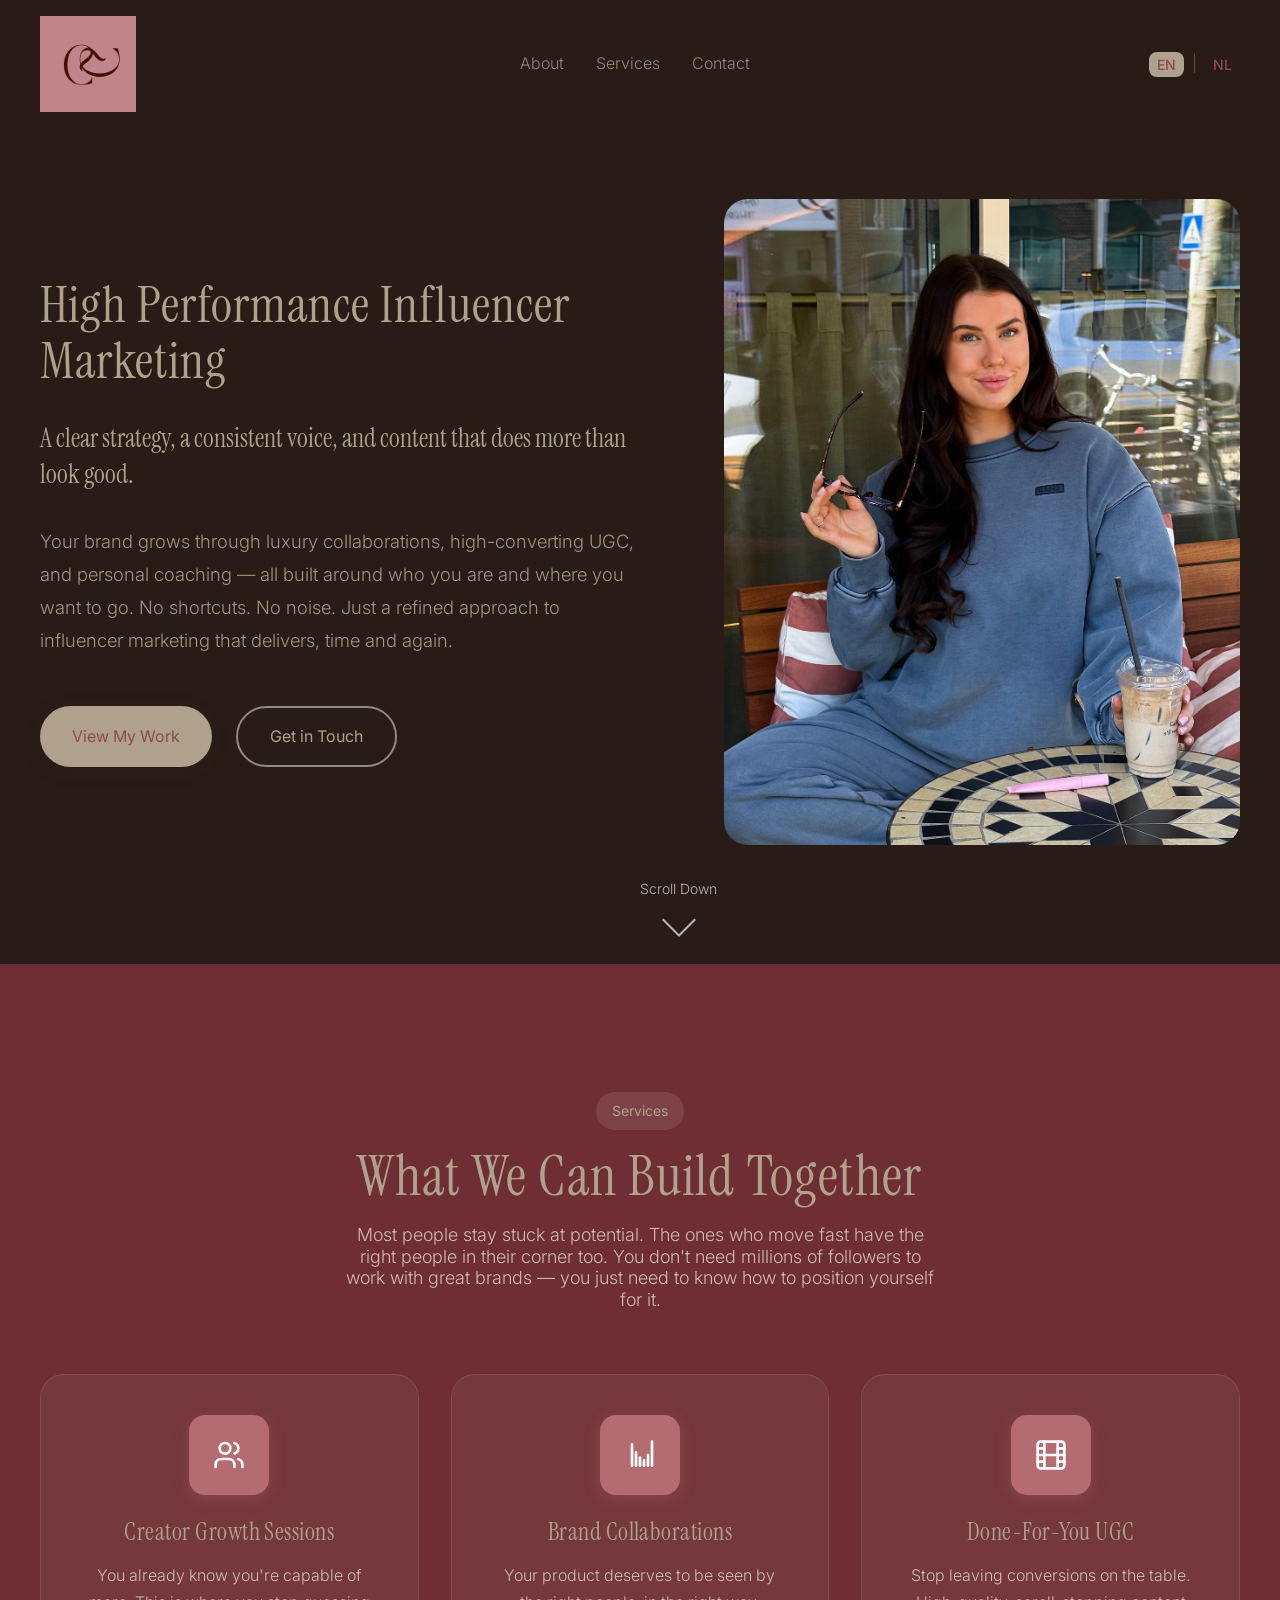
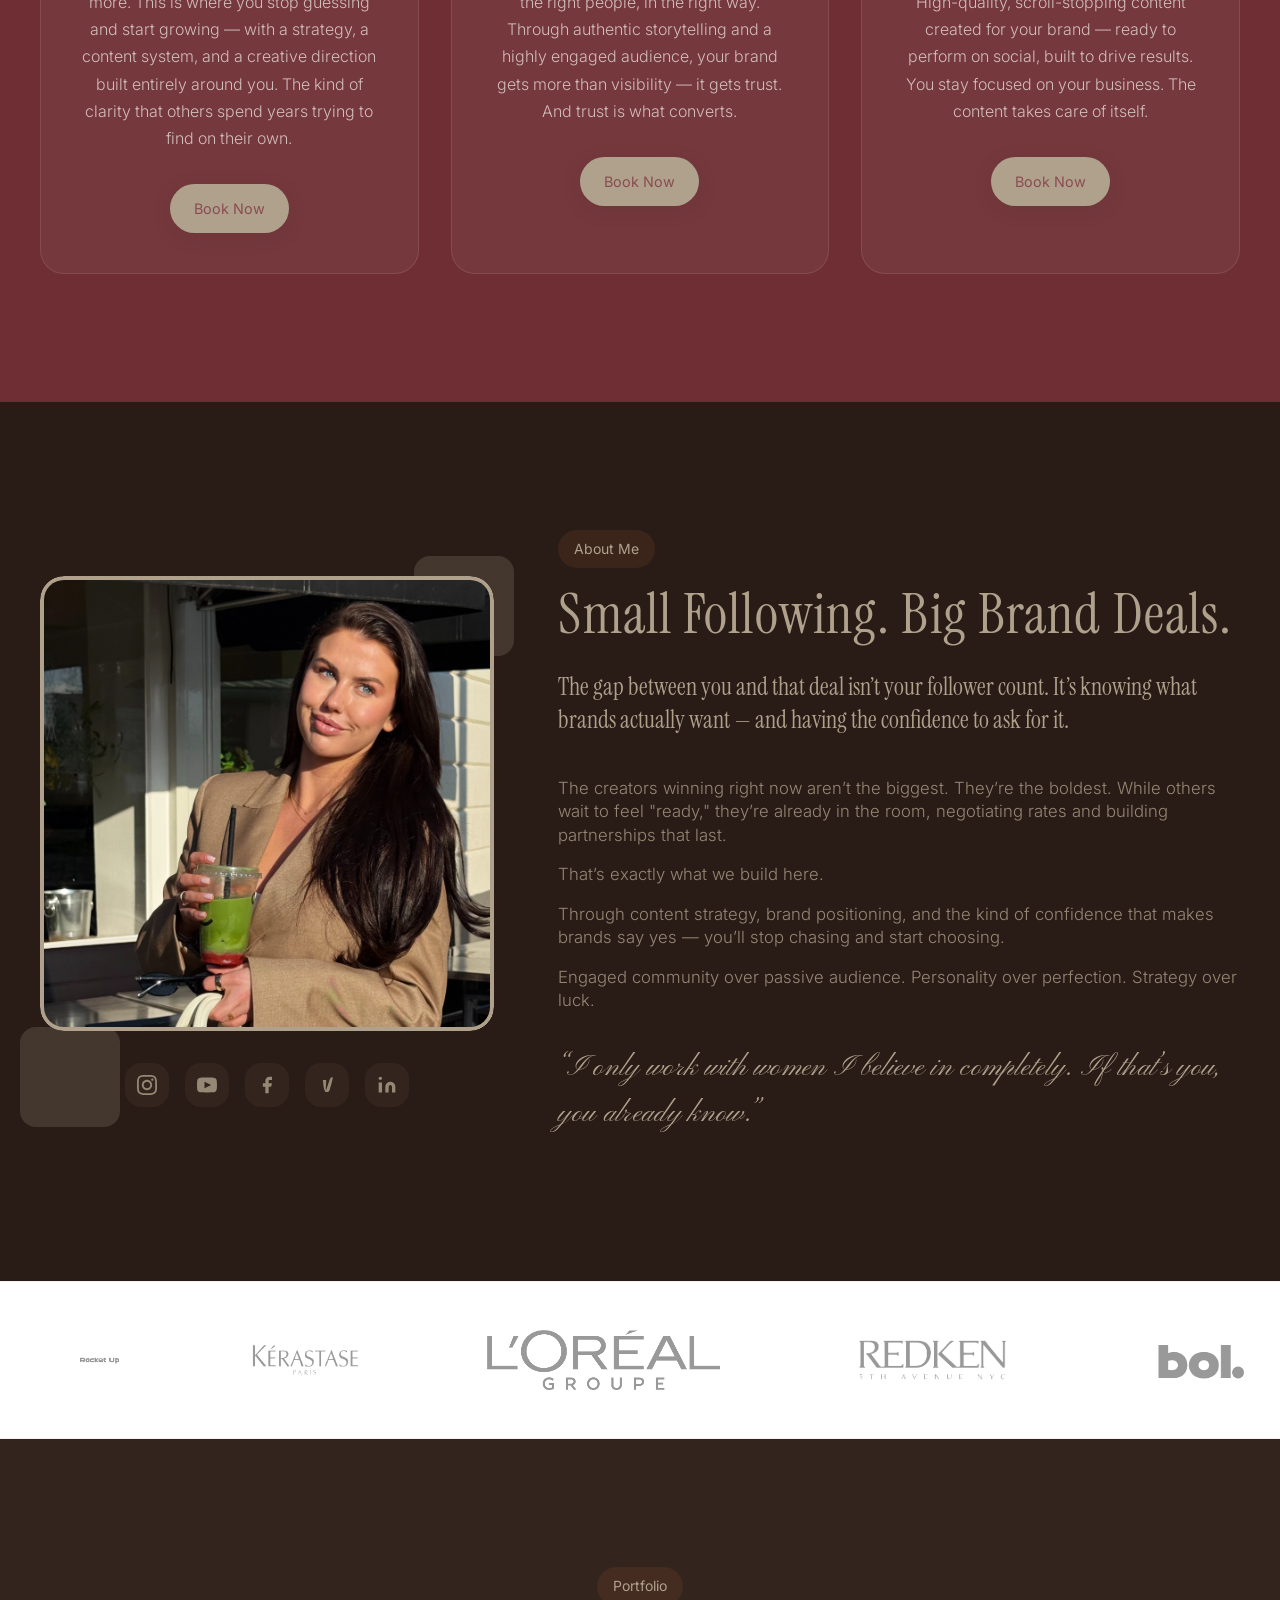
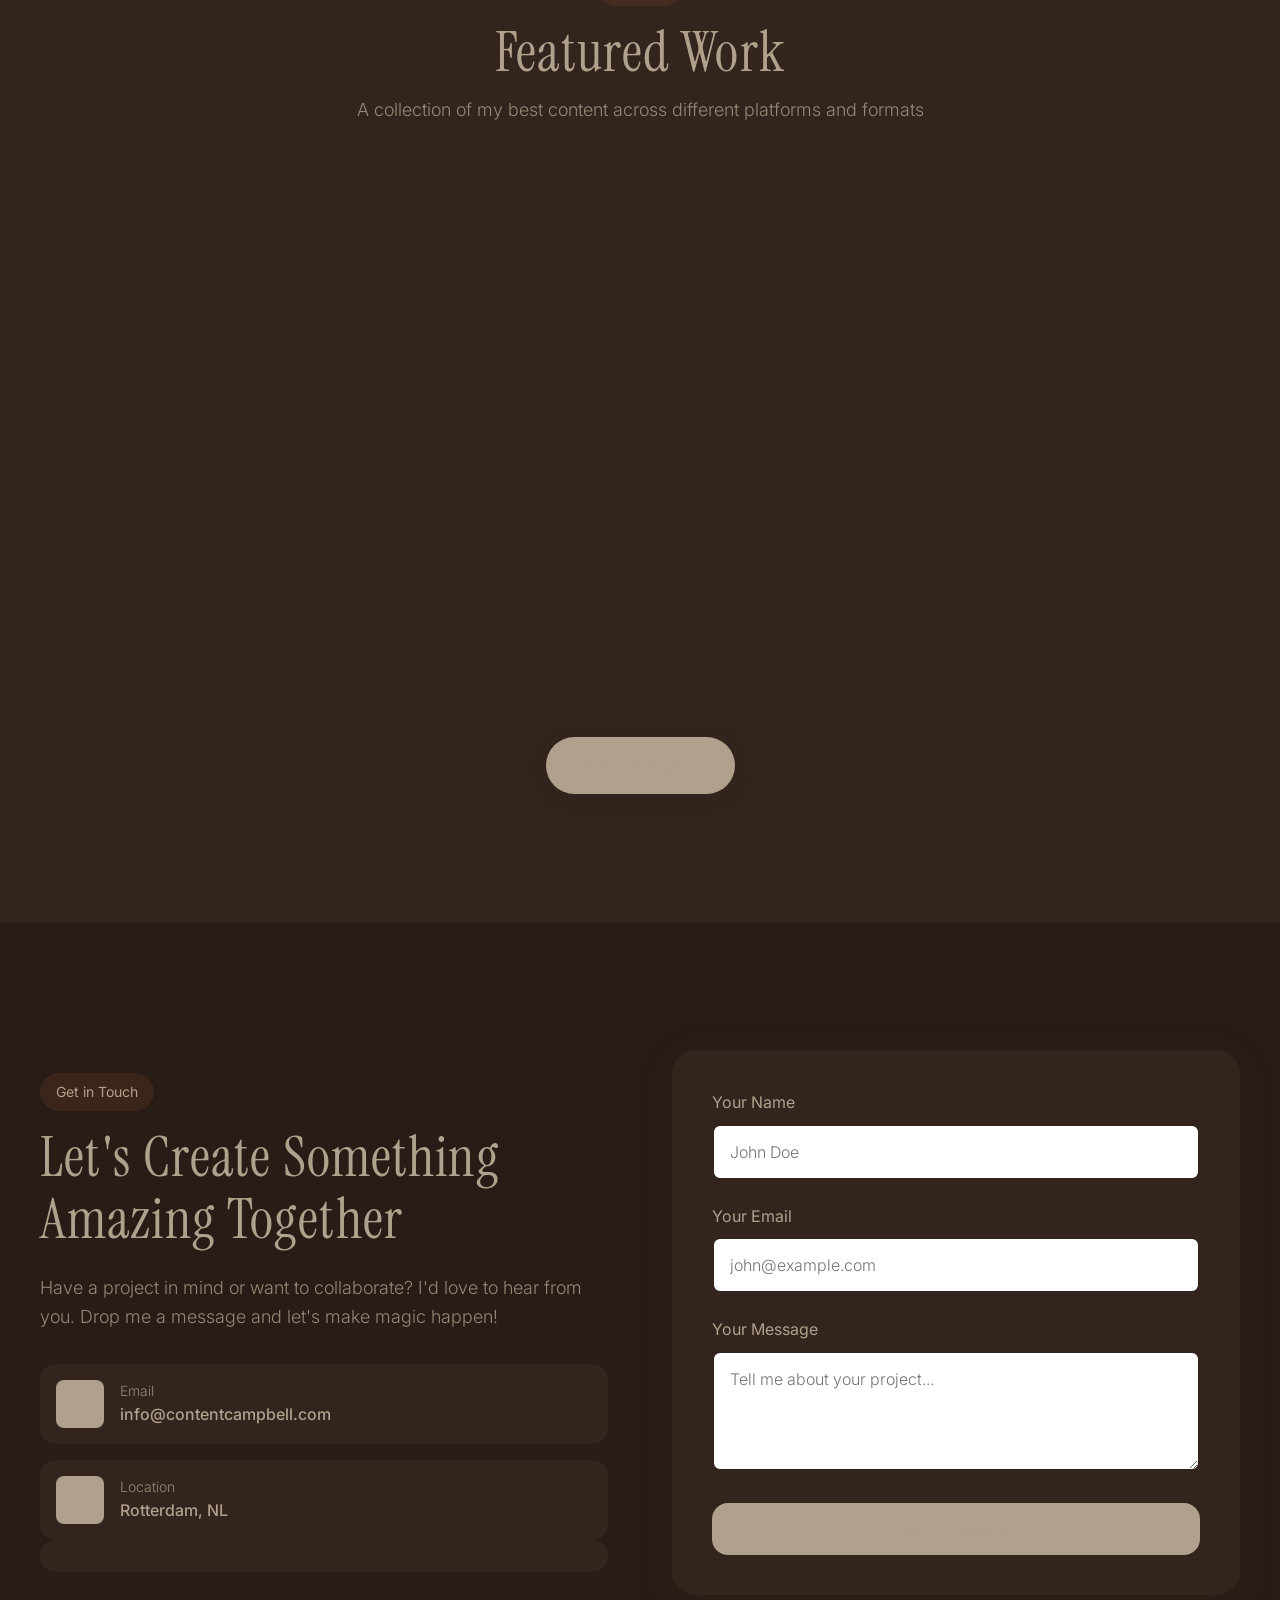
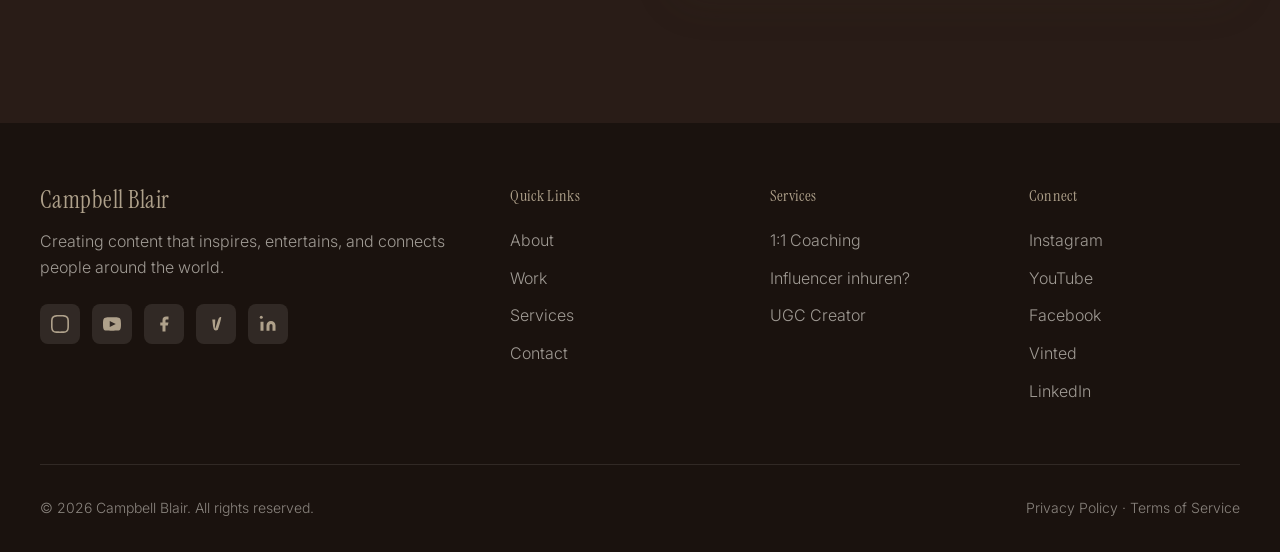
==== commit 334d8c2c: "Remove hero intro text" ====
--- a/index.html
+++ b/index.html
@@ -57,7 +57,7 @@
         <div class="container hero-container">
             <div class="hero-grid">
                 <div class="hero-text-col">
-                    <p class="hero-intro" data-translate="hero-intro">Strategy. Style. Substance.</p>
+
                     <h1 class="hero-title" data-translate="hero-title">High Performance Influencer Marketing</h1>
                     <p class="hero-subtitle" data-translate="hero-subtitle">A clear strategy, a consistent voice, and
                         content that does more than look good.</p>
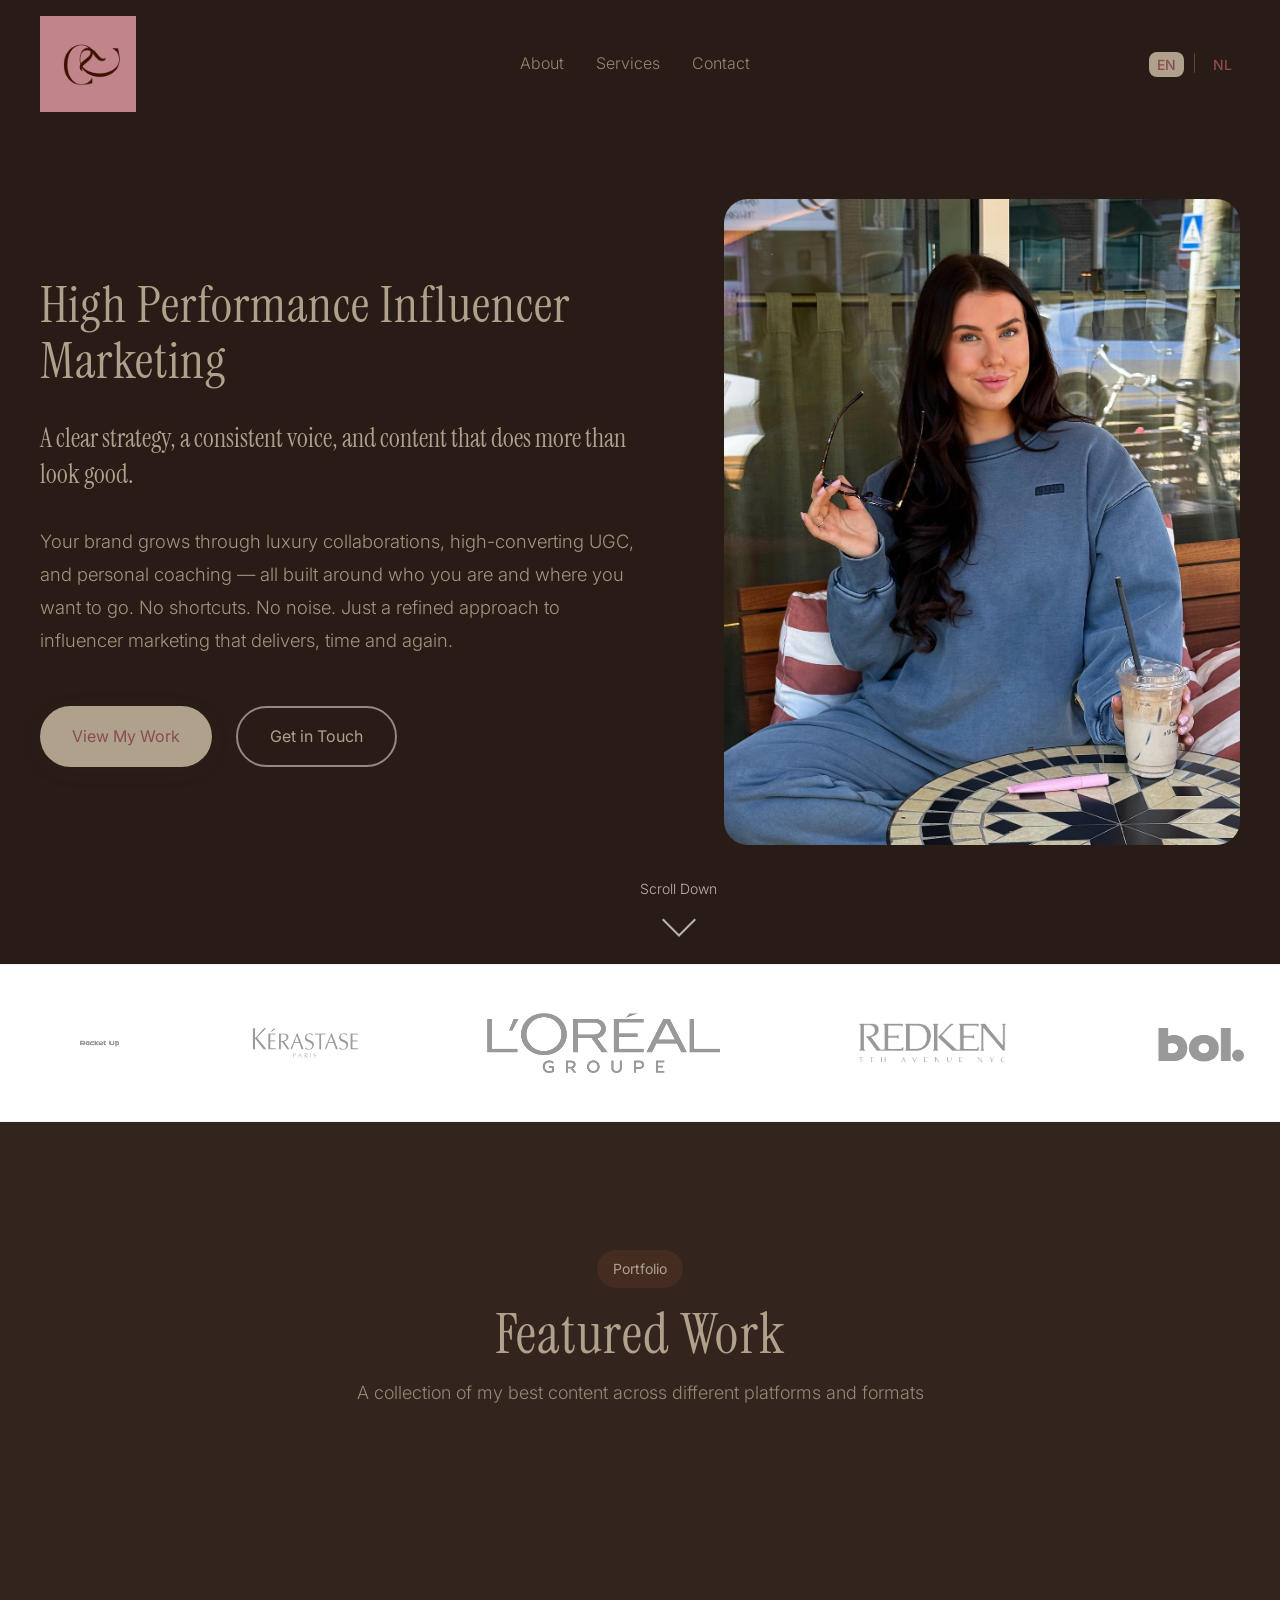
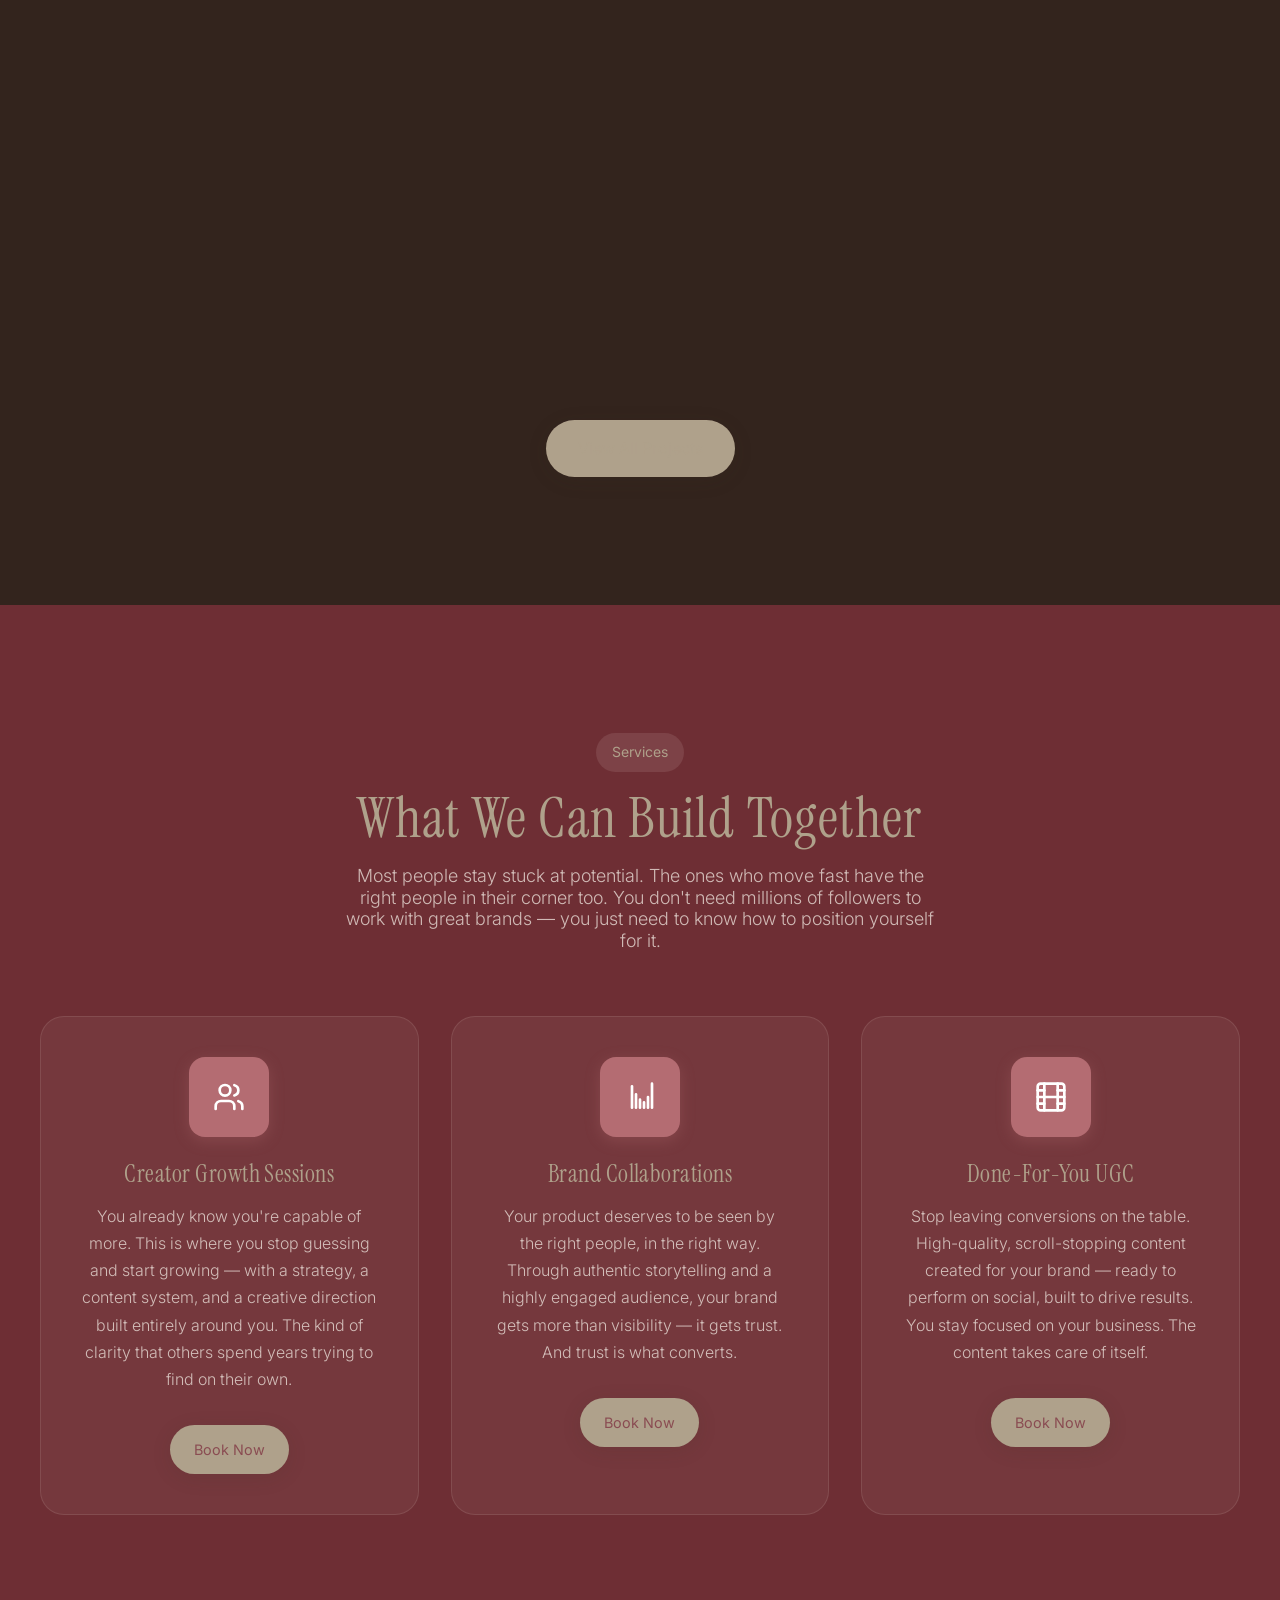
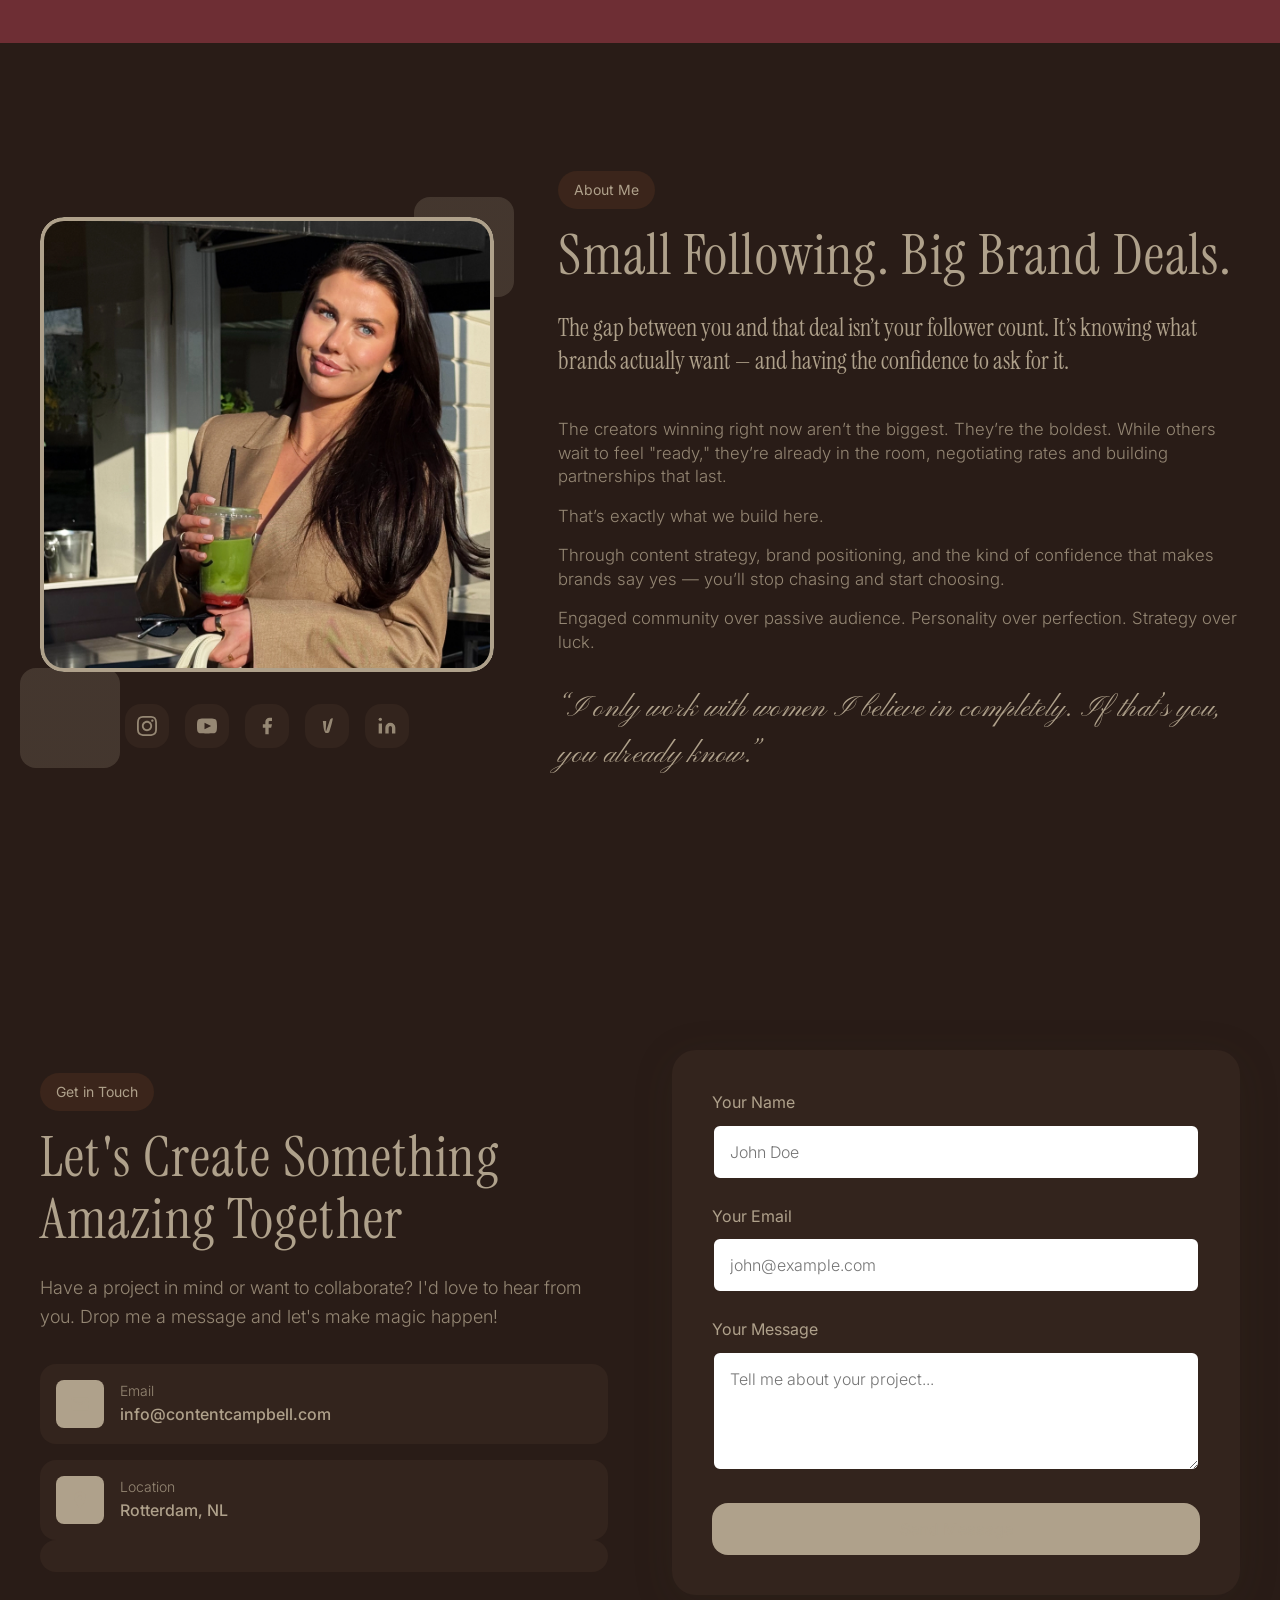
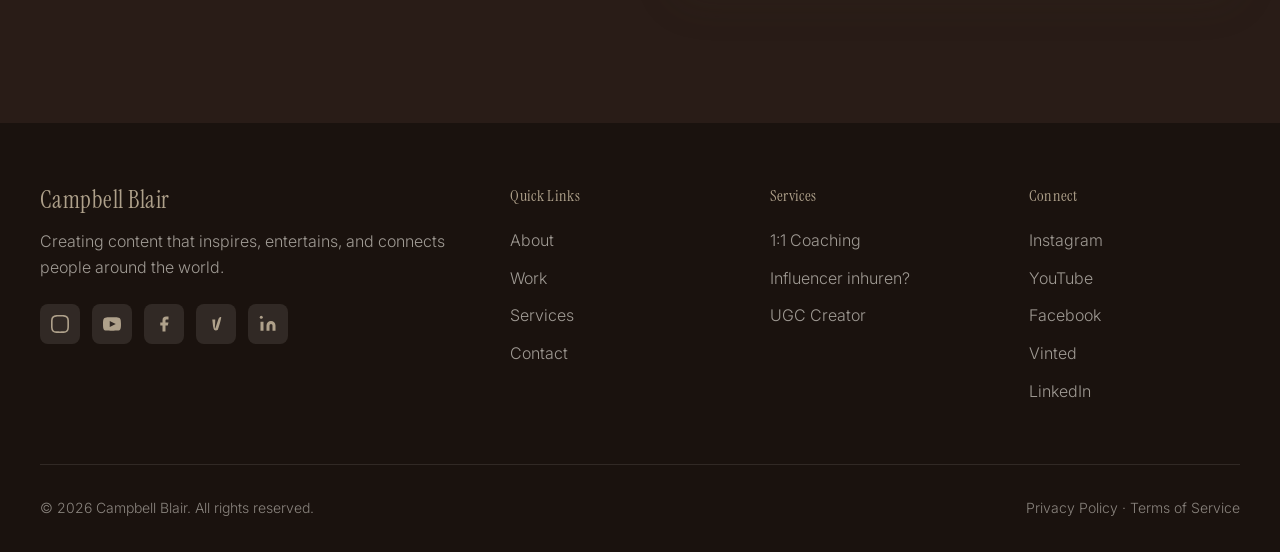
==== commit 1d3ebf0d: "Reorder sections: Marquee and Showcase below Hero" ====
--- a/index.html
+++ b/index.html
@@ -58,7 +58,7 @@
             <div class="hero-grid">
                 <div class="hero-text-col">
 
-                    <h1 class="hero-title" data-translate="hero-title">High Performance Influencer Marketing</h1>
+                    <h1 class="hero-title" data-translate="hero-title">High Converting Influencer Marketing and User Generated Content Advertising</h1>
                     <p class="hero-subtitle" data-translate="hero-subtitle">A clear strategy, a consistent voice, and
                         content that does more than look good.</p>
                     <p class="hero-description" data-translate="hero-body">Your brand grows through luxury
@@ -81,128 +81,6 @@
             <a href="#about"><span data-translate="scroll-down">Scroll Down</span>
                 <div class="scroll-arrow"></div>
             </a>
-        </div>
-    </section>
-
-    <!-- Services Section -->
-    <section id="services" class="section section-dark">
-        <div class="container">
-            <div class="section-header reveal">
-                <span class="section-tag" data-translate="services-tag">Services</span>
-                <h2 class="section-title" data-translate="services-title">What We Can Build Together</h2>
-                <p class="section-subtitle" data-translate="services-subtitle">Most people stay stuck at potential. The ones who move fast have the right people in their corner too. You don't need millions of followers to work with great brands — you just need to know how to position yourself for it.</p>
-            </div>
-            <div class="services-grid">
-                <div class="service-card reveal" data-delay="0">
-                    <div class="service-icon">
-                        <svg width="32" height="32" viewBox="0 0 24 24" fill="none" stroke="white" stroke-width="2"
-                            stroke-linecap="round" stroke-linejoin="round">
-                            <path d="M16 21v-2a4 4 0 0 0-4-4H6a4 4 0 0 0-4 4v2" />
-                            <circle cx="9" cy="7" r="4" />
-                            <path d="M22 21v-2a4 4 0 0 0-3-3.87" />
-                            <path d="M16 3.13a4 4 0 0 1 0 7.75" />
-                        </svg>
-                    </div>
-                    <h3 class="service-title" data-translate="service-1-title">Creator Growth Sessions</h3>
-                    <p class="service-description" data-translate="service-1-desc">You already know you're capable of more. This is where you stop guessing and start growing — with a strategy, a content system, and a creative direction built entirely around you. The kind of clarity that others spend years trying to find on their own.</p>
-                    <a href="#contact" class="btn btn-primary service-btn" data-translate="service-btn">Book Now</a>
-                </div>
-                <div class="service-card reveal" data-delay="100">
-                    <div class="service-icon">
-                        <svg width="32" height="32" viewBox="0 0 24 24" fill="none" stroke="white" stroke-width="2"
-                            stroke-linecap="round" stroke-linejoin="round">
-                            <path d="M12 20v-6M9 20V10M6 20V4M15 20v-4M18 20v-8M21 20V2" />
-                        </svg>
-                    </div>
-                    <h3 class="service-title" data-translate="service-2-title">Brand Collaborations</h3>
-                    <p class="service-description" data-translate="service-2-desc">Your product deserves to be seen by the right people, in the right way. Through authentic storytelling and a highly engaged audience, your brand gets more than visibility — it gets trust. And trust is what converts.</p>
-                    <a href="#contact" class="btn btn-primary service-btn" data-translate="service-btn">Book Now</a>
-                </div>
-                <div class="service-card reveal" data-delay="200">
-                    <div class="service-icon">
-                        <svg width="32" height="32" viewBox="0 0 24 24" fill="none" stroke="white" stroke-width="2"
-                            stroke-linecap="round" stroke-linejoin="round">
-                            <rect x="2" y="2" width="20" height="20" rx="2.18" ry="2.18" />
-                            <line x1="7" y1="2" x2="7" y2="22" />
-                            <line x1="17" y1="2" x2="17" y2="22" />
-                            <line x1="2" y1="12" x2="22" y2="12" />
-                            <line x1="2" y1="7" x2="7" y2="7" />
-                            <line x1="2" y1="17" x2="7" y2="17" />
-                            <line x1="17" y1="17" x2="22" y2="17" />
-                            <line x1="17" y1="7" x2="22" y2="7" />
-                        </svg>
-                    </div>
-                    <h3 class="service-title" data-translate="service-3-title">Done-For-You UGC</h3>
-                    <p class="service-description" data-translate="service-3-desc">Stop leaving conversions on the table. High-quality, scroll-stopping content created for your brand — ready to perform on social, built to drive results. You stay focused on your business. The content takes care of itself.</p>
-                    <a href="#contact" class="btn btn-primary service-btn" data-translate="service-btn">Book Now</a>
-                </div>
-            </div>
-        </div>
-    </section>
-
-    <!-- About Section -->
-    <section id="about" class="section">
-        <div class="container">
-            <div class="about-grid">
-                <div class="about-image reveal-left">
-                    <div class="about-decoration about-decoration-1"></div>
-                    <div class="about-decoration about-decoration-2"></div>
-                    <div class="about-image-wrapper">
-                        <img src="images/services.webp" alt="Campbell Blair">
-                    </div>
-                    <div class="social-links-wrapper">
-                        <a href="https://www.instagram.com/campbellblairr/?hl=en" class="social-link"
-                            aria-label="Instagram" target="_blank">
-                            <svg width="20" height="20" viewBox="0 0 24 24" fill="currentColor">
-                                <path
-                                    d="M12 2.163c3.204 0 3.584.012 4.85.07 3.252.148 4.771 1.691 4.919 4.919.058 1.265.069 1.645.069 4.849 0 3.205-.012 3.584-.069 4.849-.149 3.225-1.664 4.771-4.919 4.919-1.266.058-1.644.07-4.85.07-3.204 0-3.584-.012-4.849-.07-3.26-.149-4.771-1.699-4.919-4.92-.058-1.265-.07-1.644-.07-4.849 0-3.204.013-3.583.07-4.849.149-3.227 1.664-4.771 4.919-4.919 1.266-.057 1.645-.069 4.849-.069zm0-2.163c-3.259 0-3.667.014-4.947.072-4.358.2-6.78 2.618-6.98 6.98-.059 1.281-.073 1.689-.073 4.948 0 3.259.014 3.668.072 4.948.2 4.358 2.618 6.78 6.98 6.98 1.281.058 1.689.072 4.948.072 3.259 0 3.668-.014 4.948-.072 4.354-.2 6.782-2.618 6.979-6.98.059-1.28.073-1.689.073-4.948 0-3.259-.014-3.667-.072-4.947-.196-4.354-2.617-6.78-6.979-6.98-1.281-.059-1.69-.073-4.949-.073zm0 5.838c-3.403 0-6.162 2.759-6.162 6.162s2.759 6.163 6.162 6.163 6.162-2.759 6.162-6.163c0-3.403-2.759-6.162-6.162-6.162zm0 10.162c-2.209 0-4-1.79-4-4 0-2.209 1.791-4 4-4s4 1.791 4 4c0 2.21-1.791 4-4 4zm6.406-11.845c-.796 0-1.441.645-1.441 1.44s.645 1.44 1.441 1.44c.795 0 1.439-.645 1.439-1.44s-.644-1.44-1.439-1.44z" />
-                            </svg>
-                        </a>
-                        <a href="https://www.youtube.com/campbellblair" class="social-link" aria-label="YouTube"
-                            target="_blank">
-                            <svg width="20" height="20" viewBox="0 0 24 24" fill="currentColor">
-                                <path
-                                    d="M19.615 3.184c-3.604-.246-11.631-.245-15.23 0-3.897.266-4.356 2.62-4.385 8.816.029 6.185.484 8.549 4.385 8.816 3.6.245 11.626.246 15.23 0 3.897-.266 4.356-2.62 4.385-8.816-.029-6.185-.484-8.549-4.385-8.816zm-10.615 12.816v-8l8 3.993-8 4.007z" />
-                            </svg>
-                        </a>
-                        <a href="https://www.facebook.com/CampbellBlairr/" class="social-link" aria-label="Facebook"
-                            target="_blank">
-                            <svg width="20" height="20" viewBox="0 0 24 24" fill="currentColor">
-                                <path d="M18 2h-3a5 5 0 0 0-5 5v3H7v4h3v8h4v-8h3l1-4h-4V7a1 1 0 0 1 1-1h3z" />
-                            </svg>
-                        </a>
-                        <a href="https://www.vinted.nl/member/39168919-campbellblair" class="social-link"
-                            aria-label="Vinted" target="_blank">
-                            <svg width="20" height="20" viewBox="0 0 24 24" fill="currentColor">
-                                <path
-                                    d="M11 6c0 7.5-1 12 0 12 2-5 4-12.5 5-14 1-1.5 2.5-1.5 3-1-0.5 4-4 16-4.5 16.5-1 1-3.5 1.5-4.5 0.5-1-1-1.5-3-2-5.5L7 6" />
-                            </svg>
-                        </a>
-                        <a href="https://www.linkedin.com/in/campbell-blair-769430388/" class="social-link"
-                            aria-label="LinkedIn" target="_blank">
-                            <svg width="20" height="20" viewBox="0 0 24 24" fill="currentColor">
-                                <path
-                                    d="M16 8a6 6 0 0 1 6 6v7h-4v-7a2 2 0 0 0-2-2 2 2 0 0 0-2 2v7h-4v-7a6 6 0 0 1 6-6zM2 9h4v12H2z" />
-                                <circle cx="4" cy="4" r="2" />
-                            </svg>
-                        </a>
-                    </div>
-                </div>
-                <div class="about-content reveal-right">
-                    <span class="section-tag" data-translate="about-tag">About Me</span>
-                    <h2 class="about-title" data-translate="about-title">Small Following. Big Brand Deals.</h2>
-                    <p class="about-subtitle" data-translate="about-subtitle">The gap between you and that deal isn’t your follower count. It’s knowing what brands actually want — and having the confidence to ask for it.</p>
-                    <div class="about-text-content">
-                        <p data-translate="about-p1">The creators winning right now aren’t the biggest. They’re the boldest. While others wait to feel "ready," they’re already in the room, negotiating rates and building partnerships that last.</p>
-                        <p data-translate="about-p2">That’s exactly what we build here.</p>
-                        <p data-translate="about-p3">Through content strategy, brand positioning, and the kind of confidence that makes brands say yes — you’ll stop chasing and start choosing.</p>
-                        <p data-translate="about-p4">Engaged community over passive audience. Personality over perfection. Strategy over luck.</p>
-                        <div class="about-quote-simple">
-                            <span class="script-font" data-translate="about-closing">“I only work with women I believe in completely. If that’s you, you already know.”</span>
-                        </div>
-                    </div>
-                </div>
-            </div>
         </div>
     </section>
 
@@ -313,6 +191,128 @@
         </div>
     </section>
 
+    <!-- Services Section -->
+    <section id="services" class="section section-dark">
+        <div class="container">
+            <div class="section-header reveal">
+                <span class="section-tag" data-translate="services-tag">Services</span>
+                <h2 class="section-title" data-translate="services-title">What We Can Build Together</h2>
+                <p class="section-subtitle" data-translate="services-subtitle">Most people stay stuck at potential. The ones who move fast have the right people in their corner too. You don't need millions of followers to work with great brands — you just need to know how to position yourself for it.</p>
+            </div>
+            <div class="services-grid">
+                <div class="service-card reveal" data-delay="0">
+                    <div class="service-icon">
+                        <svg width="32" height="32" viewBox="0 0 24 24" fill="none" stroke="white" stroke-width="2"
+                            stroke-linecap="round" stroke-linejoin="round">
+                            <path d="M16 21v-2a4 4 0 0 0-4-4H6a4 4 0 0 0-4 4v2" />
+                            <circle cx="9" cy="7" r="4" />
+                            <path d="M22 21v-2a4 4 0 0 0-3-3.87" />
+                            <path d="M16 3.13a4 4 0 0 1 0 7.75" />
+                        </svg>
+                    </div>
+                    <h3 class="service-title" data-translate="service-1-title">Creator Growth Sessions</h3>
+                    <p class="service-description" data-translate="service-1-desc">You already know you're capable of more. This is where you stop guessing and start growing — with a strategy, a content system, and a creative direction built entirely around you. The kind of clarity that others spend years trying to find on their own.</p>
+                    <a href="#contact" class="btn btn-primary service-btn" data-translate="service-btn">Book Now</a>
+                </div>
+                <div class="service-card reveal" data-delay="100">
+                    <div class="service-icon">
+                        <svg width="32" height="32" viewBox="0 0 24 24" fill="none" stroke="white" stroke-width="2"
+                            stroke-linecap="round" stroke-linejoin="round">
+                            <path d="M12 20v-6M9 20V10M6 20V4M15 20v-4M18 20v-8M21 20V2" />
+                        </svg>
+                    </div>
+                    <h3 class="service-title" data-translate="service-2-title">Brand Collaborations</h3>
+                    <p class="service-description" data-translate="service-2-desc">Your product deserves to be seen by the right people, in the right way. Through authentic storytelling and a highly engaged audience, your brand gets more than visibility — it gets trust. And trust is what converts.</p>
+                    <a href="#contact" class="btn btn-primary service-btn" data-translate="service-btn">Book Now</a>
+                </div>
+                <div class="service-card reveal" data-delay="200">
+                    <div class="service-icon">
+                        <svg width="32" height="32" viewBox="0 0 24 24" fill="none" stroke="white" stroke-width="2"
+                            stroke-linecap="round" stroke-linejoin="round">
+                            <rect x="2" y="2" width="20" height="20" rx="2.18" ry="2.18" />
+                            <line x1="7" y1="2" x2="7" y2="22" />
+                            <line x1="17" y1="2" x2="17" y2="22" />
+                            <line x1="2" y1="12" x2="22" y2="12" />
+                            <line x1="2" y1="7" x2="7" y2="7" />
+                            <line x1="2" y1="17" x2="7" y2="17" />
+                            <line x1="17" y1="17" x2="22" y2="17" />
+                            <line x1="17" y1="7" x2="22" y2="7" />
+                        </svg>
+                    </div>
+                    <h3 class="service-title" data-translate="service-3-title">Done-For-You UGC</h3>
+                    <p class="service-description" data-translate="service-3-desc">Stop leaving conversions on the table. High-quality, scroll-stopping content created for your brand — ready to perform on social, built to drive results. You stay focused on your business. The content takes care of itself.</p>
+                    <a href="#contact" class="btn btn-primary service-btn" data-translate="service-btn">Book Now</a>
+                </div>
+            </div>
+        </div>
+    </section>
+
+    <!-- About Section -->
+    <section id="about" class="section">
+        <div class="container">
+            <div class="about-grid">
+                <div class="about-image reveal-left">
+                    <div class="about-decoration about-decoration-1"></div>
+                    <div class="about-decoration about-decoration-2"></div>
+                    <div class="about-image-wrapper">
+                        <img src="images/services.webp" alt="Campbell Blair">
+                    </div>
+                    <div class="social-links-wrapper">
+                        <a href="https://www.instagram.com/campbellblairr/?hl=en" class="social-link"
+                            aria-label="Instagram" target="_blank">
+                            <svg width="20" height="20" viewBox="0 0 24 24" fill="currentColor">
+                                <path
+                                    d="M12 2.163c3.204 0 3.584.012 4.85.07 3.252.148 4.771 1.691 4.919 4.919.058 1.265.069 1.645.069 4.849 0 3.205-.012 3.584-.069 4.849-.149 3.225-1.664 4.771-4.919 4.919-1.266.058-1.644.07-4.85.07-3.204 0-3.584-.012-4.849-.07-3.26-.149-4.771-1.699-4.919-4.92-.058-1.265-.07-1.644-.07-4.849 0-3.204.013-3.583.07-4.849.149-3.227 1.664-4.771 4.919-4.919 1.266-.057 1.645-.069 4.849-.069zm0-2.163c-3.259 0-3.667.014-4.947.072-4.358.2-6.78 2.618-6.98 6.98-.059 1.281-.073 1.689-.073 4.948 0 3.259.014 3.668.072 4.948.2 4.358 2.618 6.78 6.98 6.98 1.281.058 1.689.072 4.948.072 3.259 0 3.668-.014 4.948-.072 4.354-.2 6.782-2.618 6.979-6.98.059-1.28.073-1.689.073-4.948 0-3.259-.014-3.667-.072-4.947-.196-4.354-2.617-6.78-6.979-6.98-1.281-.059-1.69-.073-4.949-.073zm0 5.838c-3.403 0-6.162 2.759-6.162 6.162s2.759 6.163 6.162 6.163 6.162-2.759 6.162-6.163c0-3.403-2.759-6.162-6.162-6.162zm0 10.162c-2.209 0-4-1.79-4-4 0-2.209 1.791-4 4-4s4 1.791 4 4c0 2.21-1.791 4-4 4zm6.406-11.845c-.796 0-1.441.645-1.441 1.44s.645 1.44 1.441 1.44c.795 0 1.439-.645 1.439-1.44s-.644-1.44-1.439-1.44z" />
+                            </svg>
+                        </a>
+                        <a href="https://www.youtube.com/campbellblair" class="social-link" aria-label="YouTube"
+                            target="_blank">
+                            <svg width="20" height="20" viewBox="0 0 24 24" fill="currentColor">
+                                <path
+                                    d="M19.615 3.184c-3.604-.246-11.631-.245-15.23 0-3.897.266-4.356 2.62-4.385 8.816.029 6.185.484 8.549 4.385 8.816 3.6.245 11.626.246 15.23 0 3.897-.266 4.356-2.62 4.385-8.816-.029-6.185-.484-8.549-4.385-8.816zm-10.615 12.816v-8l8 3.993-8 4.007z" />
+                            </svg>
+                        </a>
+                        <a href="https://www.facebook.com/CampbellBlairr/" class="social-link" aria-label="Facebook"
+                            target="_blank">
+                            <svg width="20" height="20" viewBox="0 0 24 24" fill="currentColor">
+                                <path d="M18 2h-3a5 5 0 0 0-5 5v3H7v4h3v8h4v-8h3l1-4h-4V7a1 1 0 0 1 1-1h3z" />
+                            </svg>
+                        </a>
+                        <a href="https://www.vinted.nl/member/39168919-campbellblair" class="social-link"
+                            aria-label="Vinted" target="_blank">
+                            <svg width="20" height="20" viewBox="0 0 24 24" fill="currentColor">
+                                <path
+                                    d="M11 6c0 7.5-1 12 0 12 2-5 4-12.5 5-14 1-1.5 2.5-1.5 3-1-0.5 4-4 16-4.5 16.5-1 1-3.5 1.5-4.5 0.5-1-1-1.5-3-2-5.5L7 6" />
+                            </svg>
+                        </a>
+                        <a href="https://www.linkedin.com/in/campbell-blair-769430388/" class="social-link"
+                            aria-label="LinkedIn" target="_blank">
+                            <svg width="20" height="20" viewBox="0 0 24 24" fill="currentColor">
+                                <path
+                                    d="M16 8a6 6 0 0 1 6 6v7h-4v-7a2 2 0 0 0-2-2 2 2 0 0 0-2 2v7h-4v-7a6 6 0 0 1 6-6zM2 9h4v12H2z" />
+                                <circle cx="4" cy="4" r="2" />
+                            </svg>
+                        </a>
+                    </div>
+                </div>
+                <div class="about-content reveal-right">
+                    <span class="section-tag" data-translate="about-tag">About Me</span>
+                    <h2 class="about-title" data-translate="about-title">Small Following. Big Brand Deals.</h2>
+                    <p class="about-subtitle" data-translate="about-subtitle">The gap between you and that deal isn’t your follower count. It’s knowing what brands actually want — and having the confidence to ask for it.</p>
+                    <div class="about-text-content">
+                        <p data-translate="about-p1">The creators winning right now aren’t the biggest. They’re the boldest. While others wait to feel "ready," they’re already in the room, negotiating rates and building partnerships that last.</p>
+                        <p data-translate="about-p2">That’s exactly what we build here.</p>
+                        <p data-translate="about-p3">Through content strategy, brand positioning, and the kind of confidence that makes brands say yes — you’ll stop chasing and start choosing.</p>
+                        <p data-translate="about-p4">Engaged community over passive audience. Personality over perfection. Strategy over luck.</p>
+                        <div class="about-quote-simple">
+                            <span class="script-font" data-translate="about-closing">“I only work with women I believe in completely. If that’s you, you already know.”</span>
+                        </div>
+                    </div>
+                </div>
+            </div>
+        </div>
+    </section>
+
 
 
     <!-- Contact Section -->
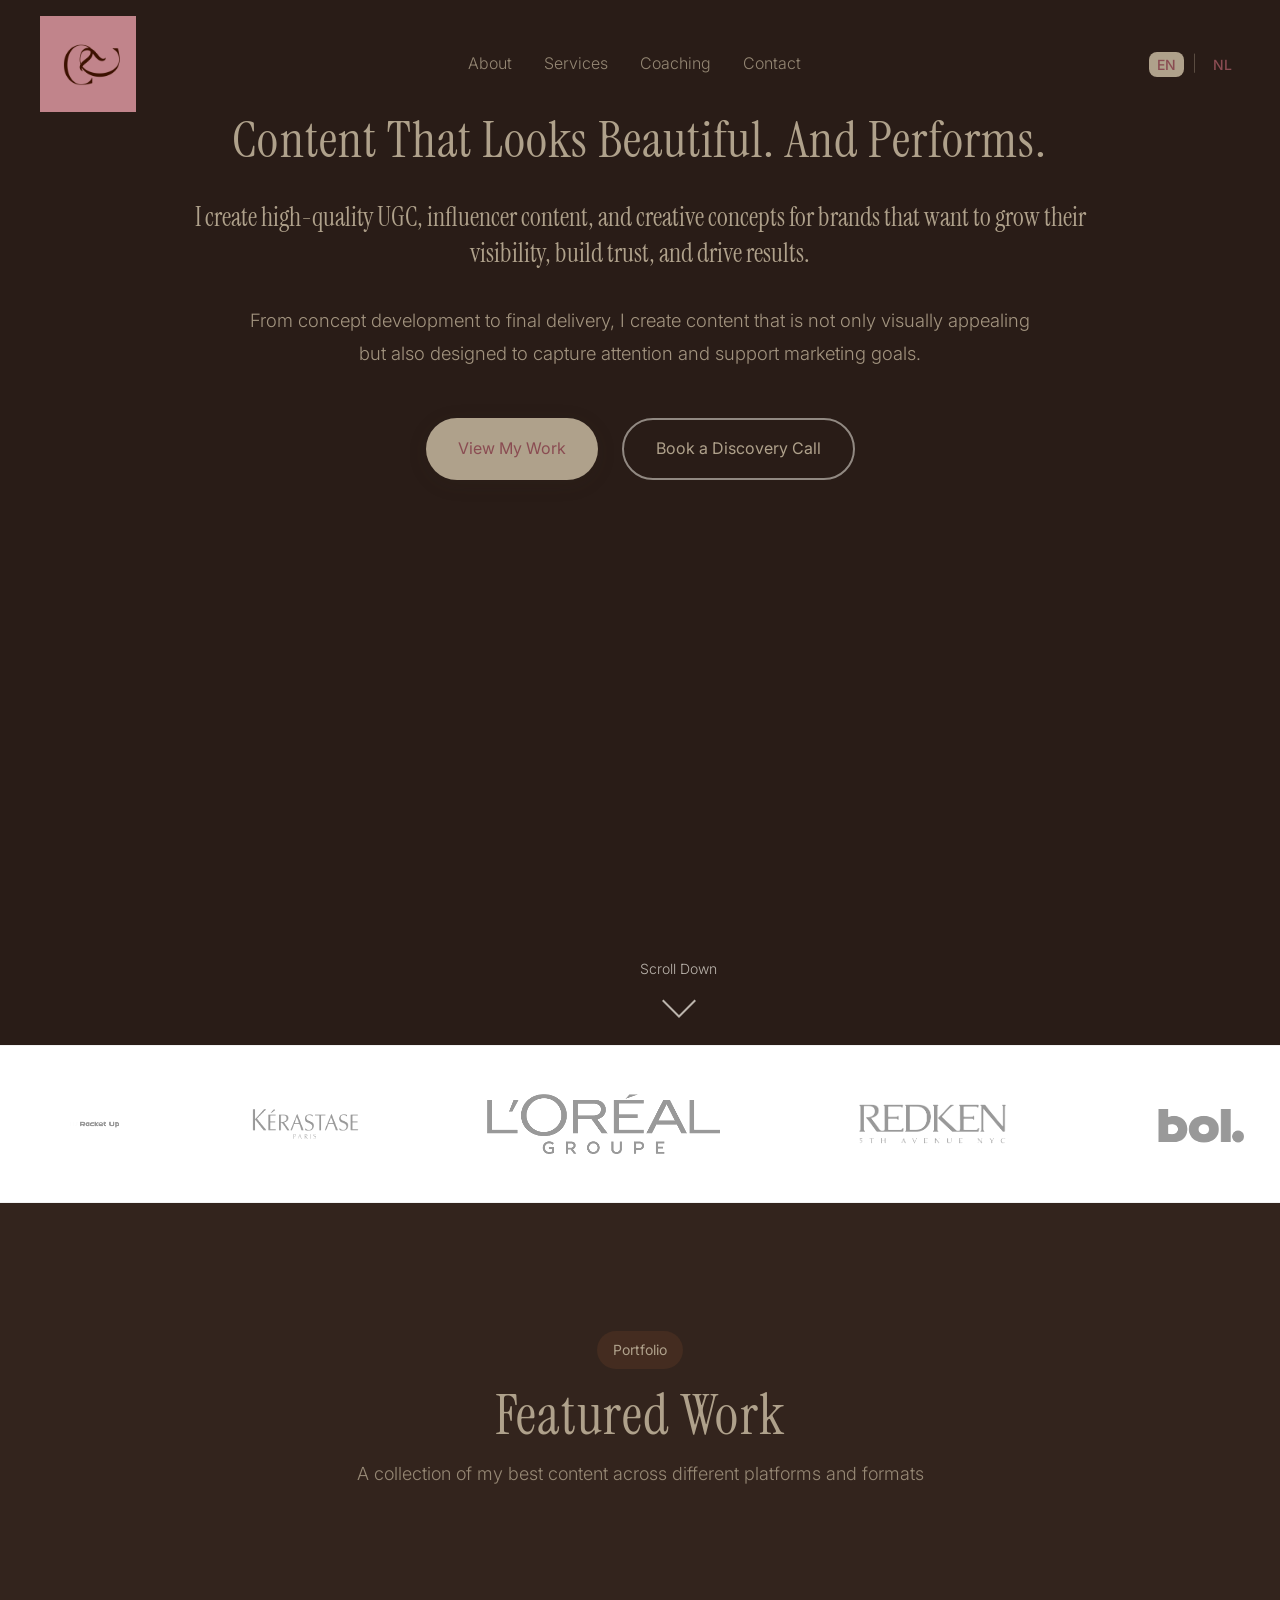
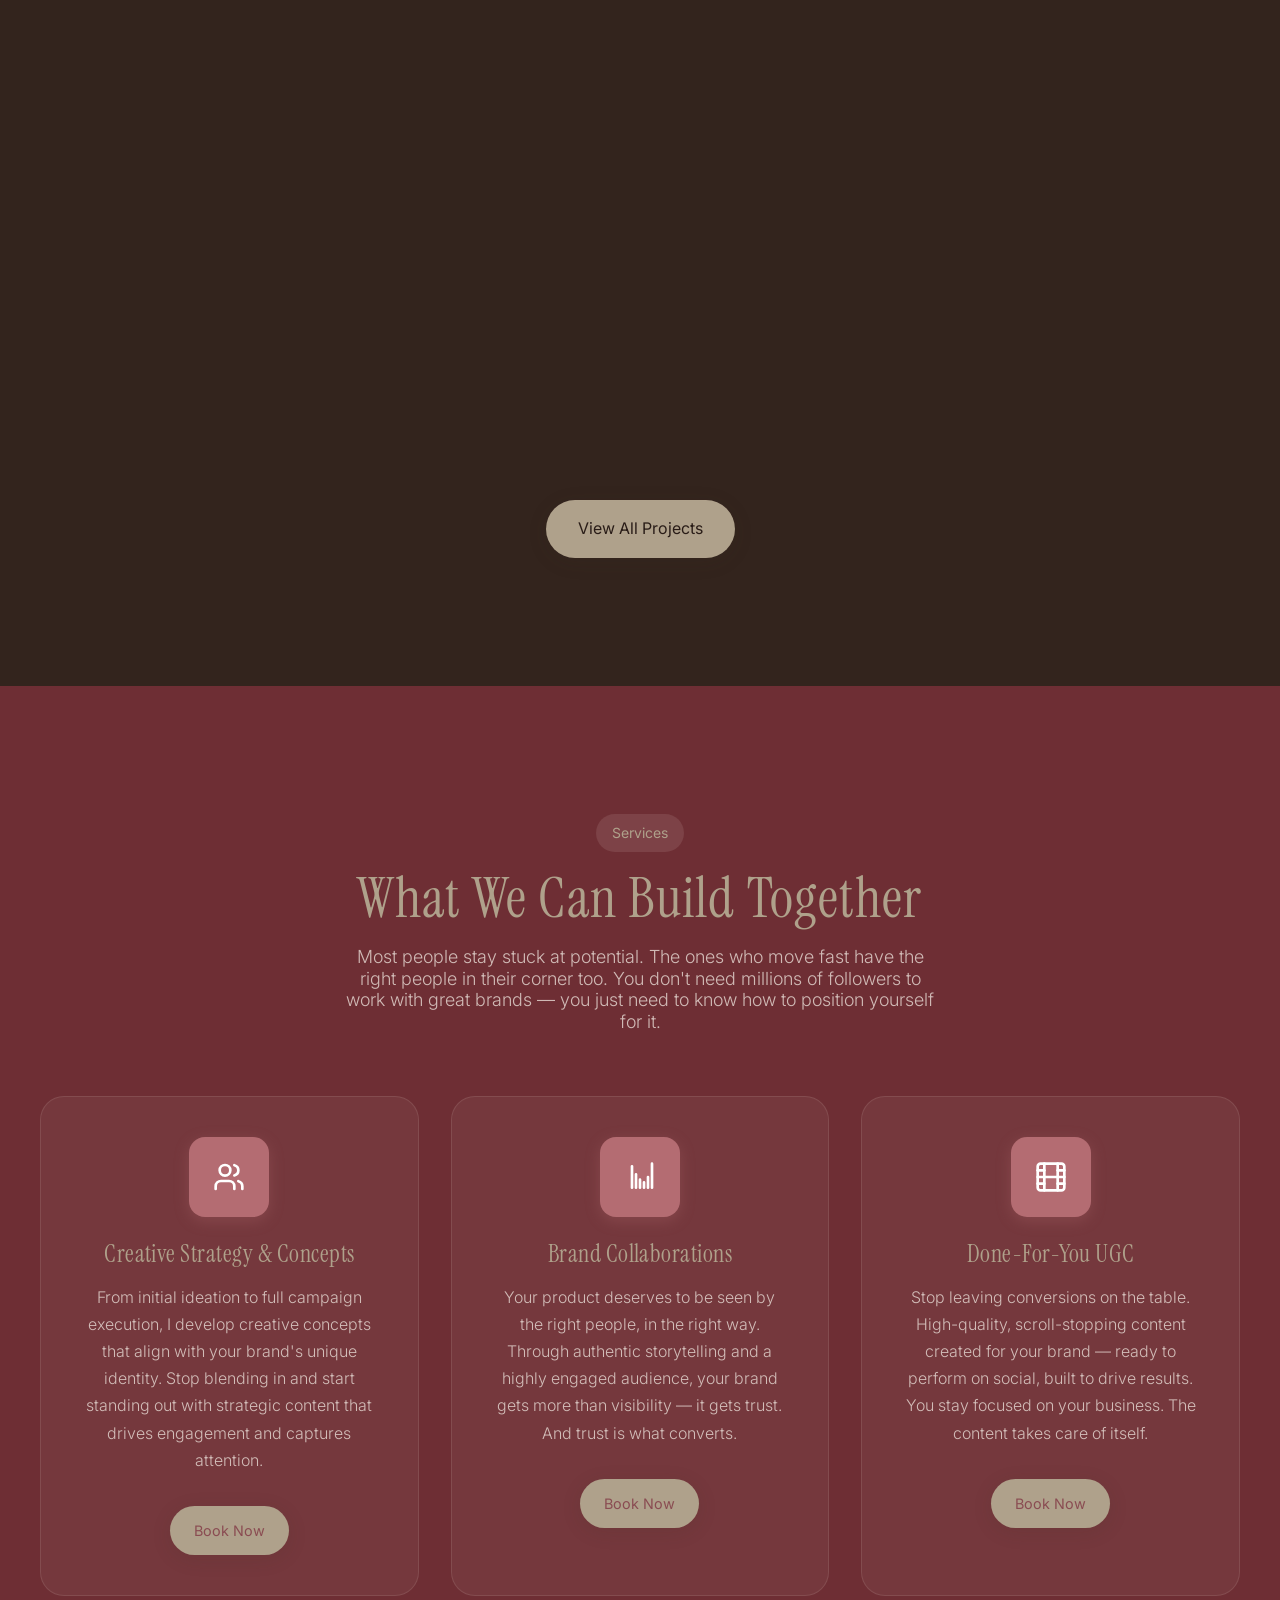
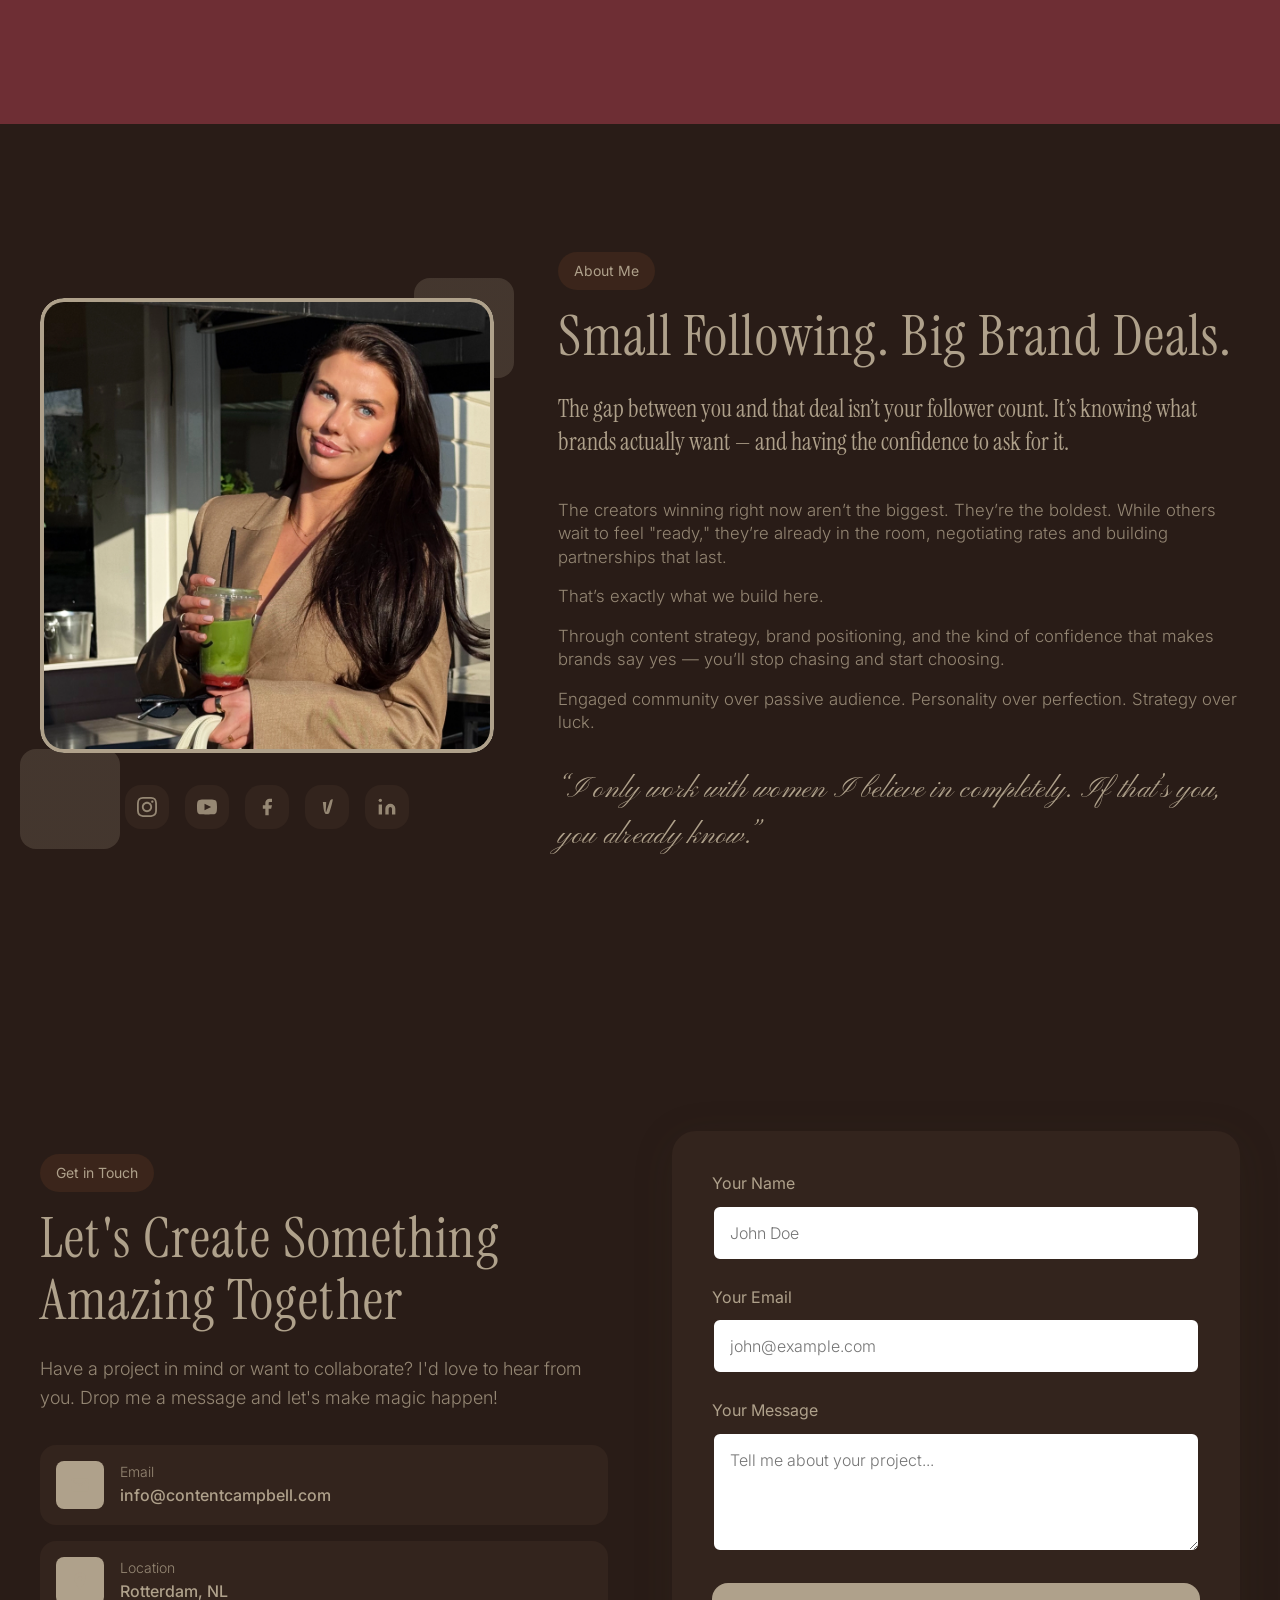
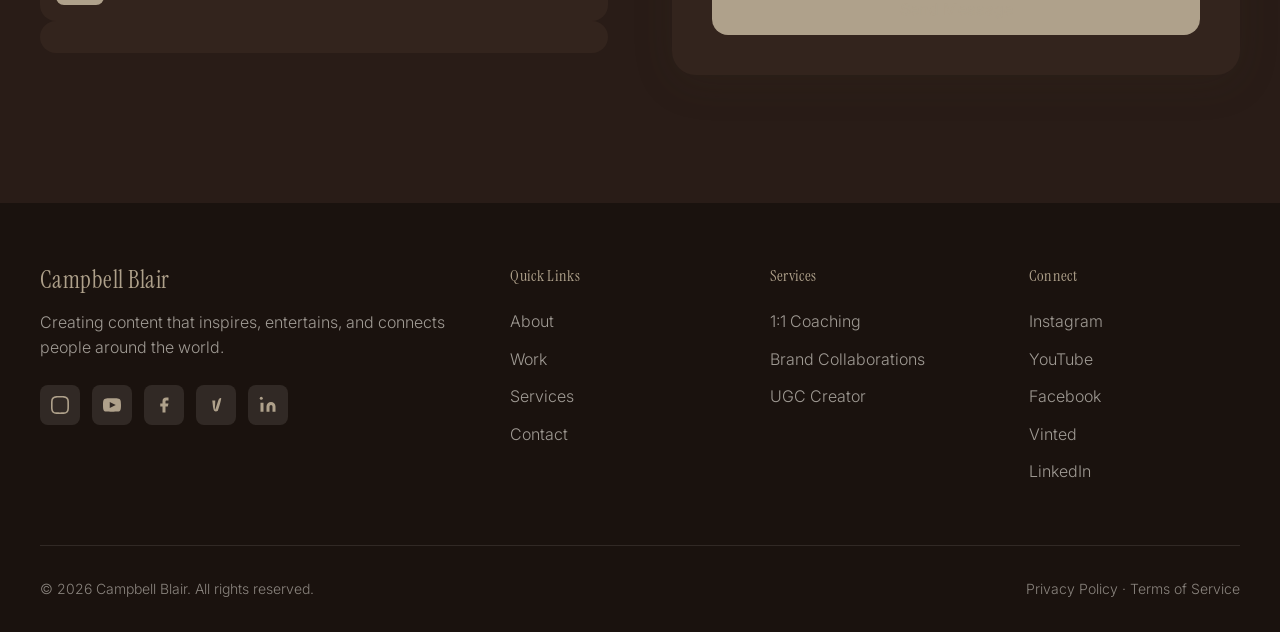
==== commit 0a39727c: "Update hero section, services, styling, and add coaching page" ====
--- a/index.html
+++ b/index.html
@@ -36,8 +36,8 @@
             </a>
             <ul class="nav-links">
                 <li><a href="#about" data-translate="nav-about">About</a></li>
-                <!-- <li><a href="#showcase" data-translate="nav-work">Work</a></li> -->
                 <li><a href="#services" data-translate="nav-services">Services</a></li>
+                <li><a href="coaching.html" data-translate="nav-coaching">Coaching</a></li>
                 <li><a href="#contact" data-translate="nav-contact">Contact</a></li>
             </ul>
             <div class="lang-switch">
@@ -58,21 +58,21 @@
             <div class="hero-grid">
                 <div class="hero-text-col">
 
-                    <h1 class="hero-title" data-translate="hero-title">High Converting Influencer Marketing and User Generated Content Advertising</h1>
-                    <p class="hero-subtitle" data-translate="hero-subtitle">A clear strategy, a consistent voice, and
-                        content that does more than look good.</p>
-                    <p class="hero-description" data-translate="hero-body">Your brand grows through luxury
-                        collaborations, high-converting UGC, and personal coaching — all built around who you are and
-                        where you want to go. No shortcuts. No noise. Just a refined approach to influencer marketing
-                        that delivers, time and again.</p>
+                    <h1 class="hero-title" data-translate="hero-title">Content That Looks Beautiful. And Performs.</h1>
+                    <p class="hero-subtitle" data-translate="hero-subtitle">I create high-quality UGC, influencer content, and creative concepts for brands that want to grow their visibility, build trust, and drive results.</p>
+                    <p class="hero-description" data-translate="hero-body">From concept development to final delivery, I create content that is not only visually appealing but also designed to capture attention and support marketing goals.</p>
                     <div class="hero-buttons">
                         <a href="portfolio.html" class="btn btn-primary" data-translate="hero-btn-work">View My Work</a>
-                        <a href="#contact" class="btn btn-secondary" data-translate="hero-btn-contact">Get in Touch</a>
+                        <a href="#contact" class="btn btn-secondary" data-translate="hero-btn-contact">Book a Discovery Call</a>
                     </div>
                 </div>
                 <div class="hero-image-col">
-                    <div class="hero-image-wrapper">
-                        <img src="images/hero01.webp" alt="Campbell Blair Hero" class="hero-main-img">
+                    <div class="hero-video-banner">
+                        <video autoplay muted loop playsinline class="hero-video" src="IMG_4767.MOV"></video>
+                        <video autoplay muted loop playsinline class="hero-video" src="IMG_4876.MOV"></video>
+                        <video autoplay muted loop playsinline class="hero-video" src="IMG_4878.MOV"></video>
+                        <video autoplay muted loop playsinline class="hero-video" src="IMG_4957.MOV"></video>
+                        <video autoplay muted loop playsinline class="hero-video" src="IMG_5049.MOV"></video>
                     </div>
                 </div>
             </div>
@@ -186,8 +186,7 @@
                     </div>
                 </div>
             </div>
-            <div class="showcase-more reveal"><a href="portfolio.html" class="btn btn-accent" data-translate="showcase-btn">View All
-                    Projects</a></div>
+            <div class="showcase-more reveal"><a href="portfolio.html" class="btn btn-accent" data-translate="showcase-btn">Portfolio</a></div>
         </div>
     </section>
 
@@ -210,8 +209,8 @@
                             <path d="M16 3.13a4 4 0 0 1 0 7.75" />
                         </svg>
                     </div>
-                    <h3 class="service-title" data-translate="service-1-title">Creator Growth Sessions</h3>
-                    <p class="service-description" data-translate="service-1-desc">You already know you're capable of more. This is where you stop guessing and start growing — with a strategy, a content system, and a creative direction built entirely around you. The kind of clarity that others spend years trying to find on their own.</p>
+                    <h3 class="service-title" data-translate="service-1-title">Creative Strategy & Concepts</h3>
+                    <p class="service-description" data-translate="service-1-desc">From initial ideation to full campaign execution, I develop creative concepts that align with your brand's unique identity. Stop blending in and start standing out with strategic content that drives engagement and captures attention.</p>
                     <a href="#contact" class="btn btn-primary service-btn" data-translate="service-btn">Book Now</a>
                 </div>
                 <div class="service-card reveal" data-delay="100">
@@ -412,8 +411,8 @@
             <div class="footer-column">
                 <h4 data-translate="footer-services">Services</h4>
                 <ul>
-                    <li><a href="#services">1:1 Coaching</a></li>
-                    <li><a href="#services">Influencer inhuren?</a></li>
+                    <li><a href="coaching.html">1:1 Coaching</a></li>
+                    <li><a href="#services">Brand Collaborations</a></li>
                     <li><a href="#services">UGC Creator</a></li>
                 </ul>
             </div>
--- a/styles.css
+++ b/styles.css
@@ -312,15 +312,18 @@
 }
 
 .hero-grid {
-    display: grid;
-    grid-template-columns: 1.2fr 1fr;
+    display: flex;
+    flex-direction: column;
+    justify-content: center;
     gap: 4rem;
-    align-items: center;
     min-height: calc(100vh - 80px);
+    padding-bottom: 4rem;
 }
 
 .hero-text-col {
-    text-align: left;
+    text-align: center;
+    max-width: 900px;
+    margin: 0 auto;
 }
 
 .hero-title {
@@ -349,8 +352,8 @@
 }
 
 .hero-description {
-    max-width: 600px;
-    margin: 0 0 3rem 0;
+    max-width: 800px;
+    margin: 0 auto 3rem auto;
     font-size: 1.15rem;
     color: rgba(175, 161, 139, 0.9);
     line-height: 1.8;
@@ -373,7 +376,7 @@
 .hero-buttons {
     display: flex;
     gap: 1.5rem;
-    justify-content: flex-start;
+    justify-content: center;
     flex-wrap: wrap;
     opacity: 0;
     animation: fadeInUp 1s ease 0.6s forwards;
@@ -384,23 +387,33 @@
     animation: fadeIn 1.5s ease 0.3s forwards;
 }
 
-.hero-image-wrapper {
+.hero-video-banner {
+    display: flex;
     position: relative;
     border-radius: var(--radius-large);
     overflow: hidden;
-    aspect-ratio: 4/5;
+    width: 100%;
+    height: clamp(300px, 45vh, 600px);
     box-shadow: var(--shadow-2xl);
-}
-
-.hero-main-img {
-    width: 100%;
+    gap: 0;
+}
+
+.hero-video {
+    flex: 1;
+    width: 20%;
     height: 100%;
     object-fit: cover;
-    transition: transform 1s ease;
-}
-
-.hero-image-wrapper:hover .hero-main-img {
+    transition: filter 0.5s ease, transform 0.5s ease;
+}
+
+.hero-video-banner:hover .hero-video {
+    filter: brightness(0.7) contrast(1.1);
+}
+
+.hero-video-banner .hero-video:hover {
+    filter: brightness(1.1) contrast(1.1);
     transform: scale(1.05);
+    z-index: 1;
 }
 
 @keyframes fadeIn {
@@ -485,7 +498,7 @@
 
 .btn-accent {
     background: var(--color-accent);
-    color: var(--text-light);
+    color: var(--color-primary);
     box-shadow: var(--shadow-md);
 }
 
@@ -898,15 +911,7 @@
 }
 
 .showcase-overlay {
-    position: absolute;
-    inset: 0;
-    background: linear-gradient(to top, rgba(59, 47, 30, 0.9) 0%, rgba(59, 47, 30, 0.4) 50%, transparent 100%);
-    display: flex;
-    flex-direction: column;
-    justify-content: flex-end;
-    padding: 1.5rem;
-    opacity: 0;
-    transition: opacity var(--transition-normal);
+    display: none;
 }
 
 .showcase-item:hover .showcase-overlay {
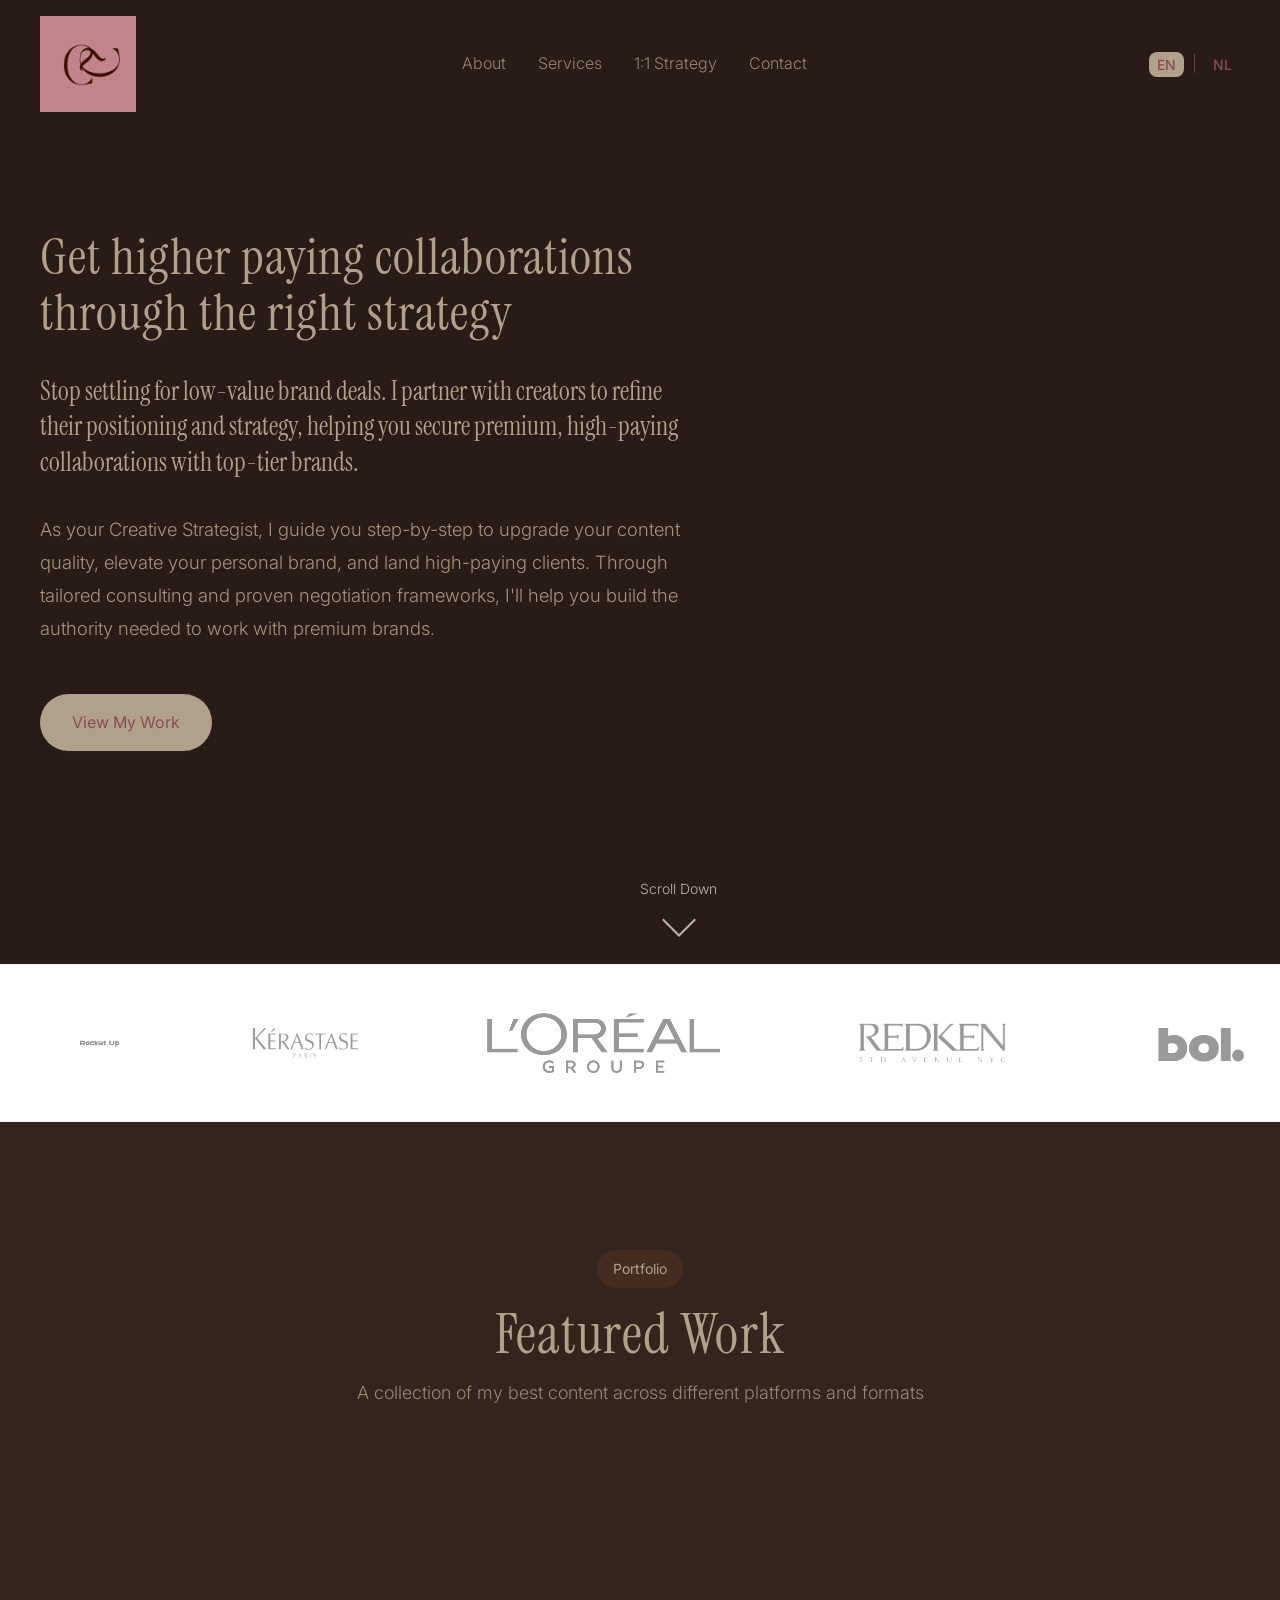
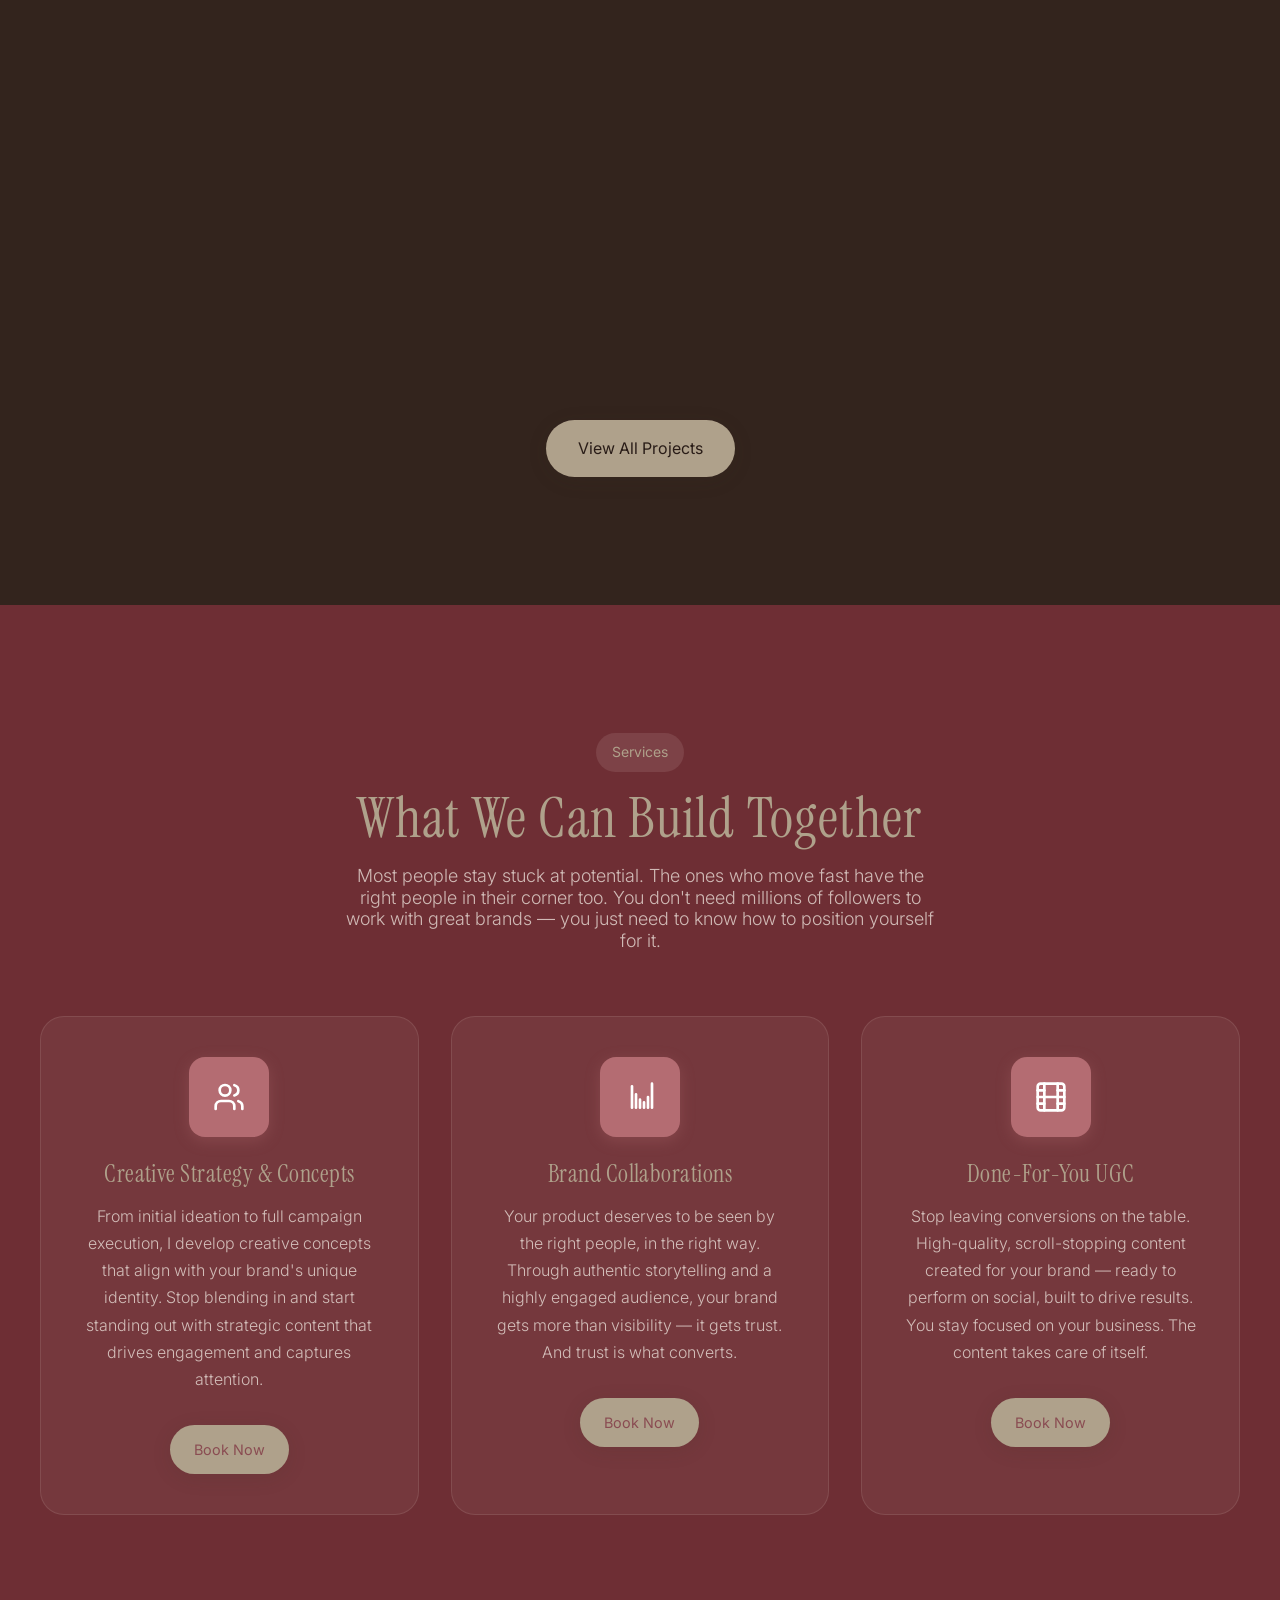
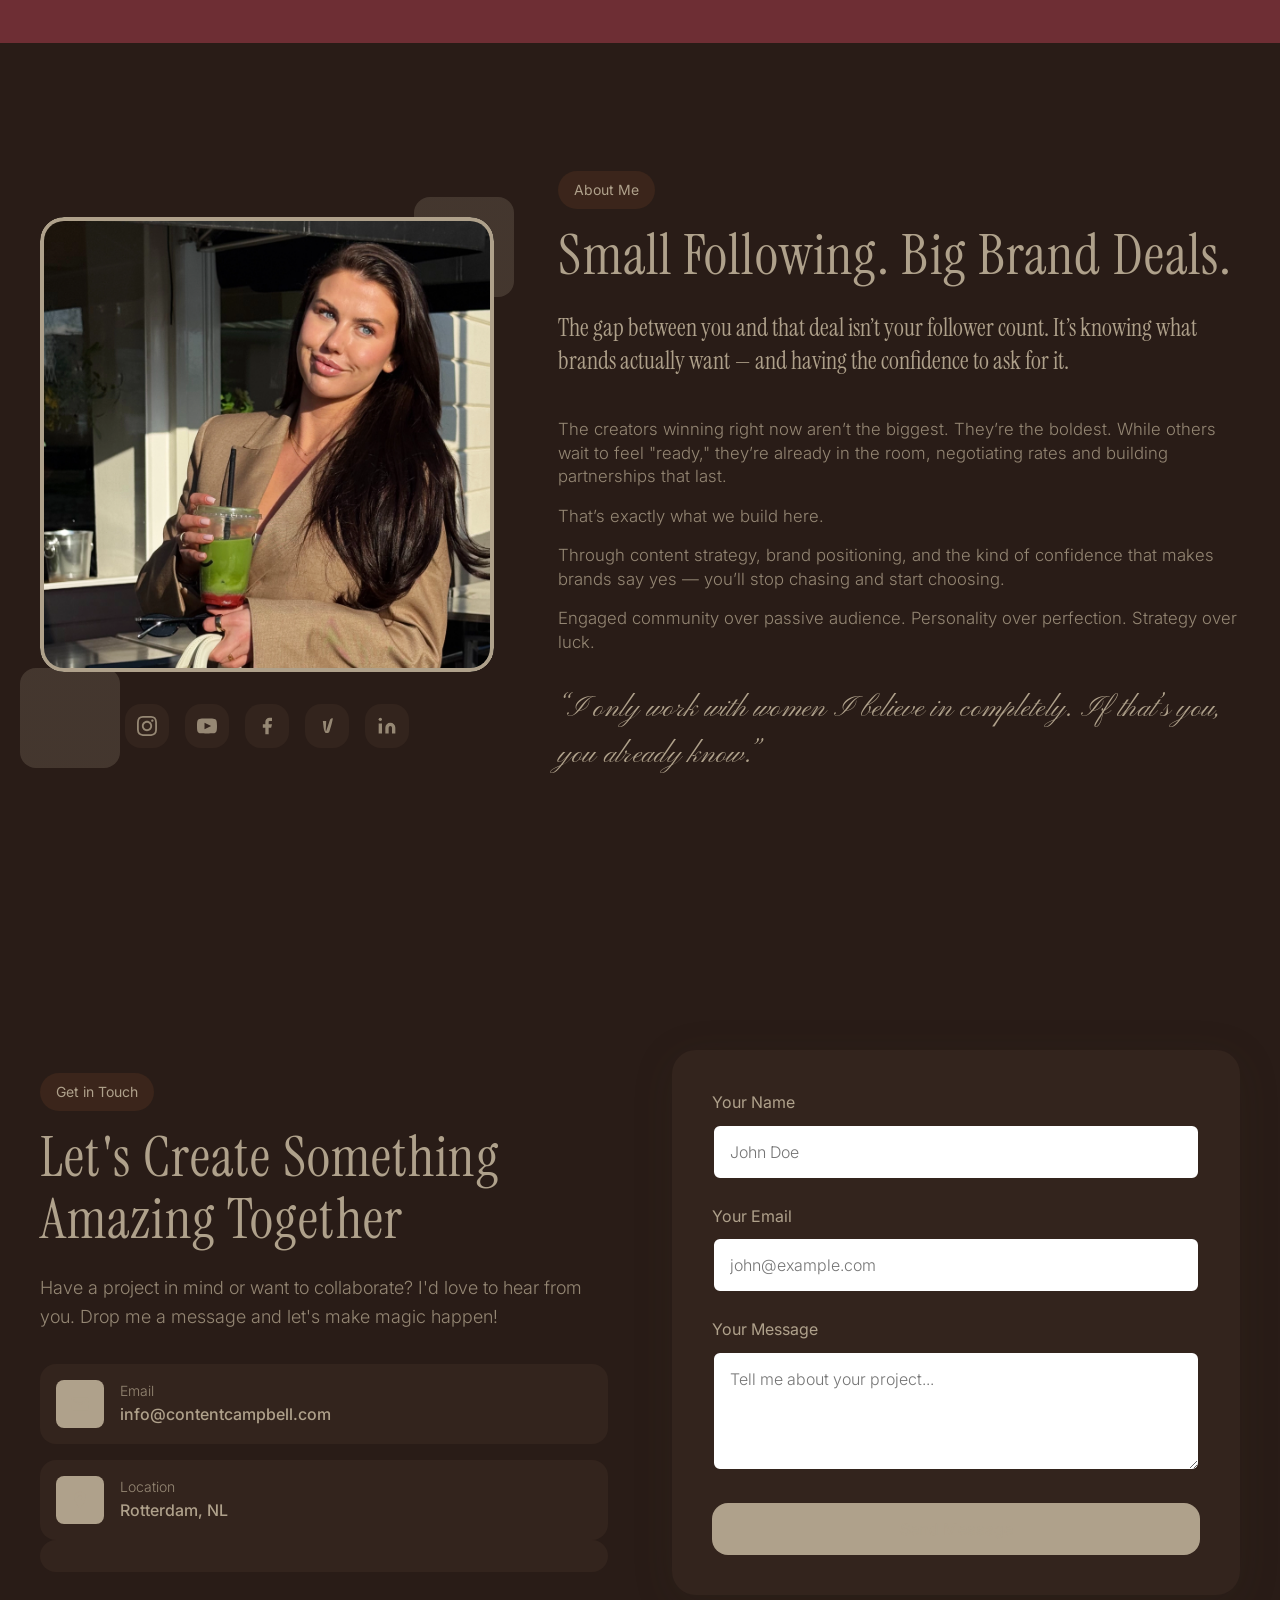
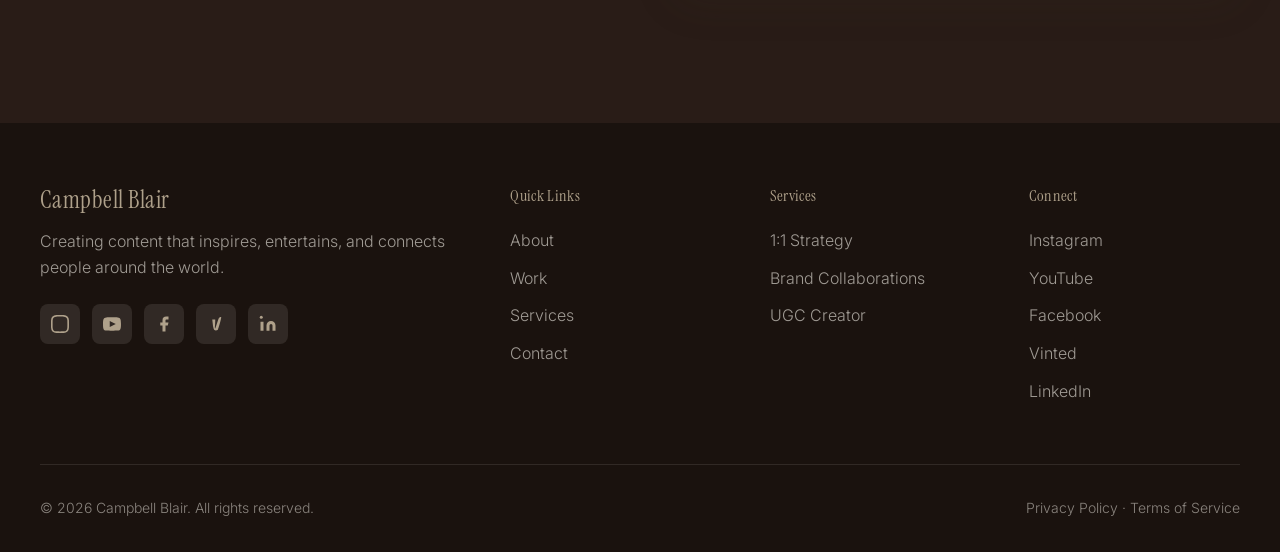
==== commit 306f86da: "Use IMG_5049.MOV as side video, remove multi-video banner, and update layout" ====
--- a/index.html
+++ b/index.html
@@ -21,7 +21,7 @@
         rel="stylesheet">
 
     <!-- External Stylesheet -->
-    <link rel="stylesheet" href="styles.css">
+    <link rel="stylesheet" href="styles.css?v=2">
 </head>
 
 <body>
@@ -37,7 +37,7 @@
             <ul class="nav-links">
                 <li><a href="#about" data-translate="nav-about">About</a></li>
                 <li><a href="#services" data-translate="nav-services">Services</a></li>
-                <li><a href="coaching.html" data-translate="nav-coaching">Coaching</a></li>
+                <li><a href="coaching.html" data-translate="nav-coaching">1:1 Strategy</a></li>
                 <li><a href="#contact" data-translate="nav-contact">Contact</a></li>
             </ul>
             <div class="lang-switch">
@@ -58,21 +58,16 @@
             <div class="hero-grid">
                 <div class="hero-text-col">
 
-                    <h1 class="hero-title" data-translate="hero-title">Content That Looks Beautiful. And Performs.</h1>
-                    <p class="hero-subtitle" data-translate="hero-subtitle">I create high-quality UGC, influencer content, and creative concepts for brands that want to grow their visibility, build trust, and drive results.</p>
-                    <p class="hero-description" data-translate="hero-body">From concept development to final delivery, I create content that is not only visually appealing but also designed to capture attention and support marketing goals.</p>
+                    <h1 class="hero-title" data-translate="hero-title">Get higher paying collaborations through the right strategy</h1>
+                    <p class="hero-subtitle" data-translate="hero-subtitle">Stop settling for low-value brand deals. I partner with creators to refine their positioning and strategy, helping you secure premium, high-paying collaborations with top-tier brands.</p>
+                    <p class="hero-description" data-translate="hero-body">As your Creative Strategist, I guide you step-by-step to upgrade your content quality, elevate your personal brand, and land high-paying clients. Through tailored consulting and proven negotiation frameworks, I'll help you build the authority needed to work with premium brands.</p>
                     <div class="hero-buttons">
                         <a href="portfolio.html" class="btn btn-primary" data-translate="hero-btn-work">View My Work</a>
-                        <a href="#contact" class="btn btn-secondary" data-translate="hero-btn-contact">Book a Discovery Call</a>
                     </div>
                 </div>
                 <div class="hero-image-col">
-                    <div class="hero-video-banner">
-                        <video autoplay muted loop playsinline class="hero-video" src="IMG_4767.MOV"></video>
-                        <video autoplay muted loop playsinline class="hero-video" src="IMG_4876.MOV"></video>
-                        <video autoplay muted loop playsinline class="hero-video" src="IMG_4878.MOV"></video>
-                        <video autoplay muted loop playsinline class="hero-video" src="IMG_4957.MOV"></video>
-                        <video autoplay muted loop playsinline class="hero-video" src="IMG_5049.MOV"></video>
+                    <div class="hero-video-single-wrap">
+                        <video autoplay muted loop playsinline class="hero-video-single" src="IMG_5049.MOV"></video>
                     </div>
                 </div>
             </div>
@@ -411,7 +406,7 @@
             <div class="footer-column">
                 <h4 data-translate="footer-services">Services</h4>
                 <ul>
-                    <li><a href="coaching.html">1:1 Coaching</a></li>
+                    <li><a href="coaching.html">1:1 Strategy</a></li>
                     <li><a href="#services">Brand Collaborations</a></li>
                     <li><a href="#services">UGC Creator</a></li>
                 </ul>
@@ -436,7 +431,7 @@
     </footer>
 
     <!-- External JavaScript -->
-    <script src="script.js"></script>
+    <script src="script.js?v=2"></script>
 </body>
 
 </html>
--- a/styles.css
+++ b/styles.css
@@ -312,18 +312,18 @@
 }
 
 .hero-grid {
-    display: flex;
-    flex-direction: column;
-    justify-content: center;
-    gap: 4rem;
+    display: grid;
+    grid-template-columns: 1.2fr 0.8fr;
+    align-items: center;
+    gap: 6rem;
     min-height: calc(100vh - 80px);
     padding-bottom: 4rem;
 }
 
 .hero-text-col {
-    text-align: center;
-    max-width: 900px;
-    margin: 0 auto;
+    text-align: left;
+    max-width: 100%;
+    margin: 0;
 }
 
 .hero-title {
@@ -353,7 +353,7 @@
 
 .hero-description {
     max-width: 800px;
-    margin: 0 auto 3rem auto;
+    margin: 0 0 3rem 0;
     font-size: 1.15rem;
     color: rgba(175, 161, 139, 0.9);
     line-height: 1.8;
@@ -376,7 +376,7 @@
 .hero-buttons {
     display: flex;
     gap: 1.5rem;
-    justify-content: center;
+    justify-content: flex-start;
     flex-wrap: wrap;
     opacity: 0;
     animation: fadeInUp 1s ease 0.6s forwards;
@@ -387,33 +387,33 @@
     animation: fadeIn 1.5s ease 0.3s forwards;
 }
 
-.hero-video-banner {
-    display: flex;
+.hero-video-single-wrap {
     position: relative;
     border-radius: var(--radius-large);
     overflow: hidden;
     width: 100%;
-    height: clamp(300px, 45vh, 600px);
+    max-width: 380px;
+    height: clamp(400px, 60vh, 600px);
+    aspect-ratio: 9 / 16;
     box-shadow: var(--shadow-2xl);
-    gap: 0;
-}
-
-.hero-video {
-    flex: 1;
-    width: 20%;
+    margin: 0 0 0 auto;
+    transition: transform 0.5s cubic-bezier(0.25, 1, 0.5, 1), box-shadow 0.5s ease;
+}
+
+.hero-video-single-wrap:hover {
+    transform: translateY(-8px) scale(1.02);
+    box-shadow: 0 20px 40px rgba(0, 0, 0, 0.4);
+}
+
+.hero-video-single {
+    width: 100%;
     height: 100%;
     object-fit: cover;
-    transition: filter 0.5s ease, transform 0.5s ease;
-}
-
-.hero-video-banner:hover .hero-video {
-    filter: brightness(0.7) contrast(1.1);
-}
-
-.hero-video-banner .hero-video:hover {
-    filter: brightness(1.1) contrast(1.1);
-    transform: scale(1.05);
-    z-index: 1;
+    transition: filter 0.5s ease;
+}
+
+.hero-video-single-wrap:hover .hero-video-single {
+    filter: brightness(1.05) contrast(1.05);
 }
 
 @keyframes fadeIn {
@@ -421,7 +421,7 @@
     to { opacity: 1; }
 }
 
-@media (max-width: 1024px) {
+@media (max-width: 768px) {
     .hero-grid {
         grid-template-columns: 1fr;
         gap: 3rem;
@@ -443,6 +443,10 @@
 
     .hero-title {
         white-space: normal;
+    }
+
+    .hero-video-single-wrap {
+        margin: 0 auto;
     }
 }
 
